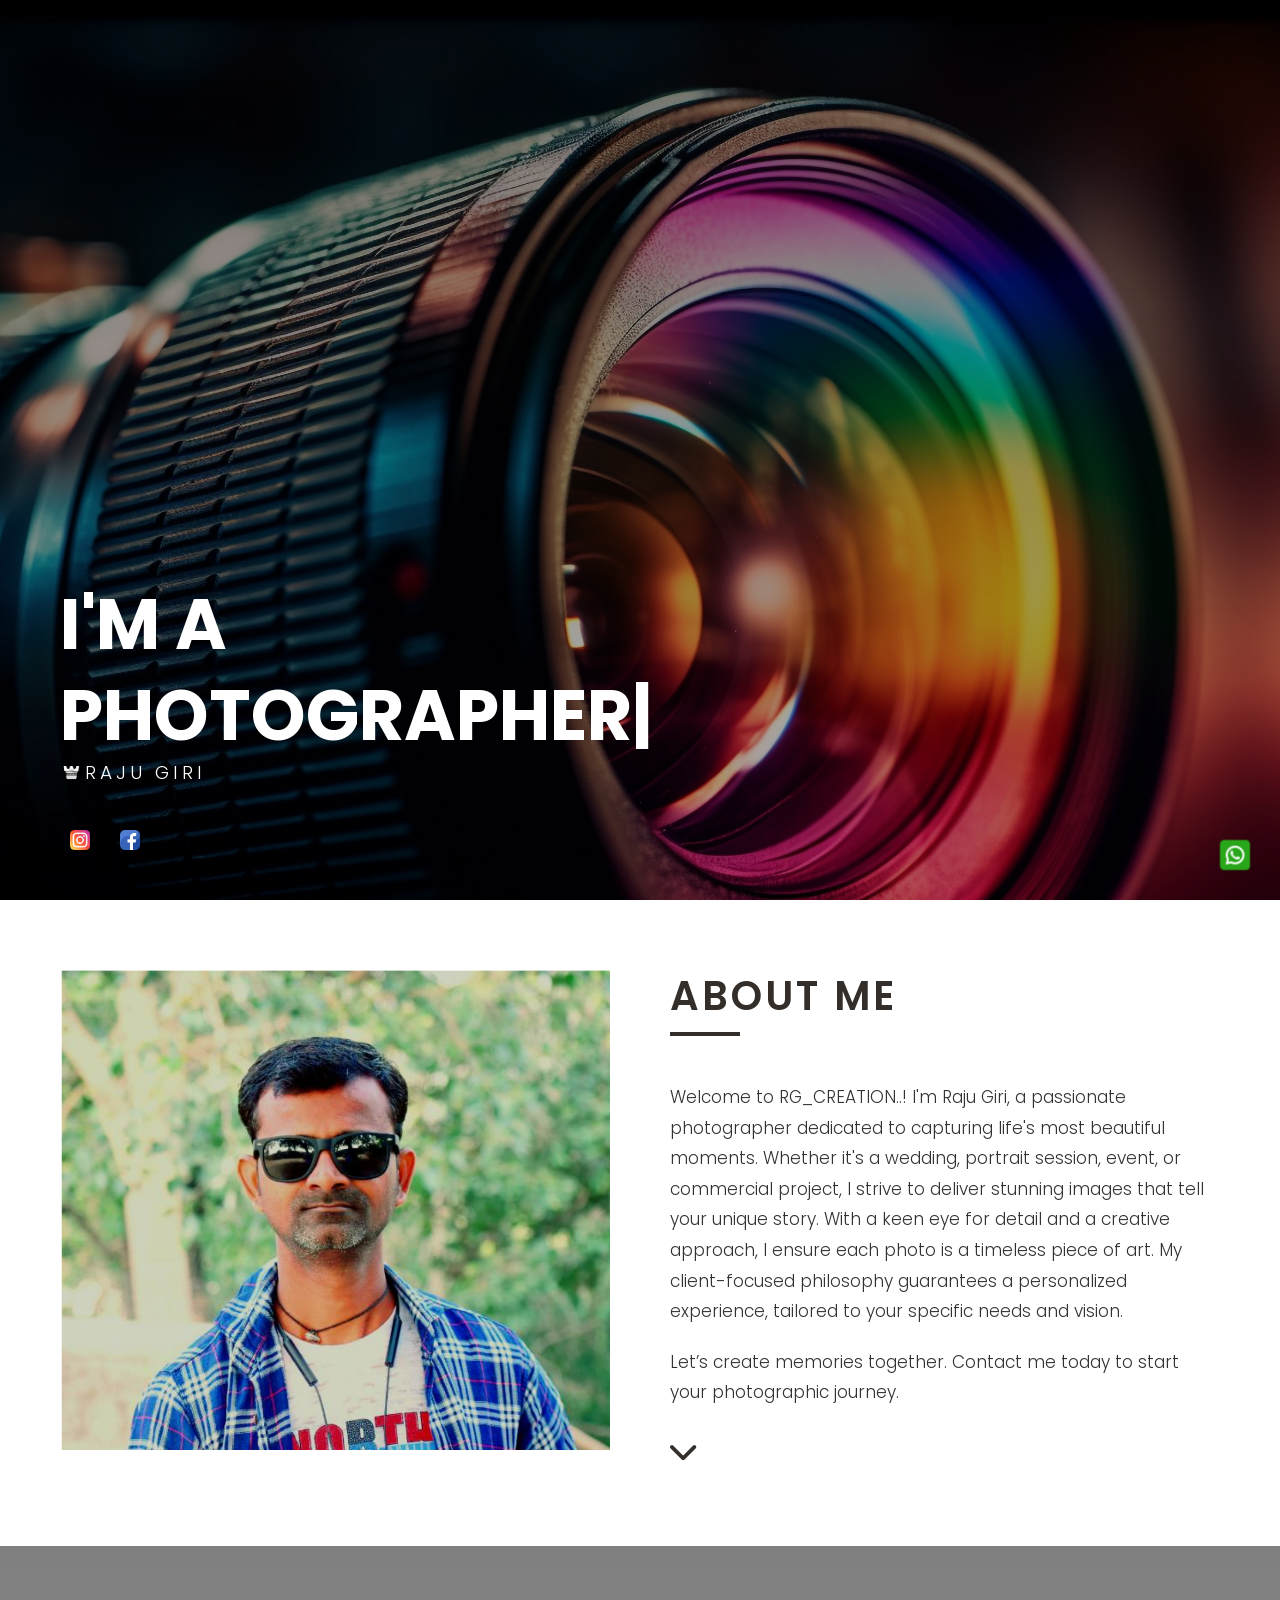
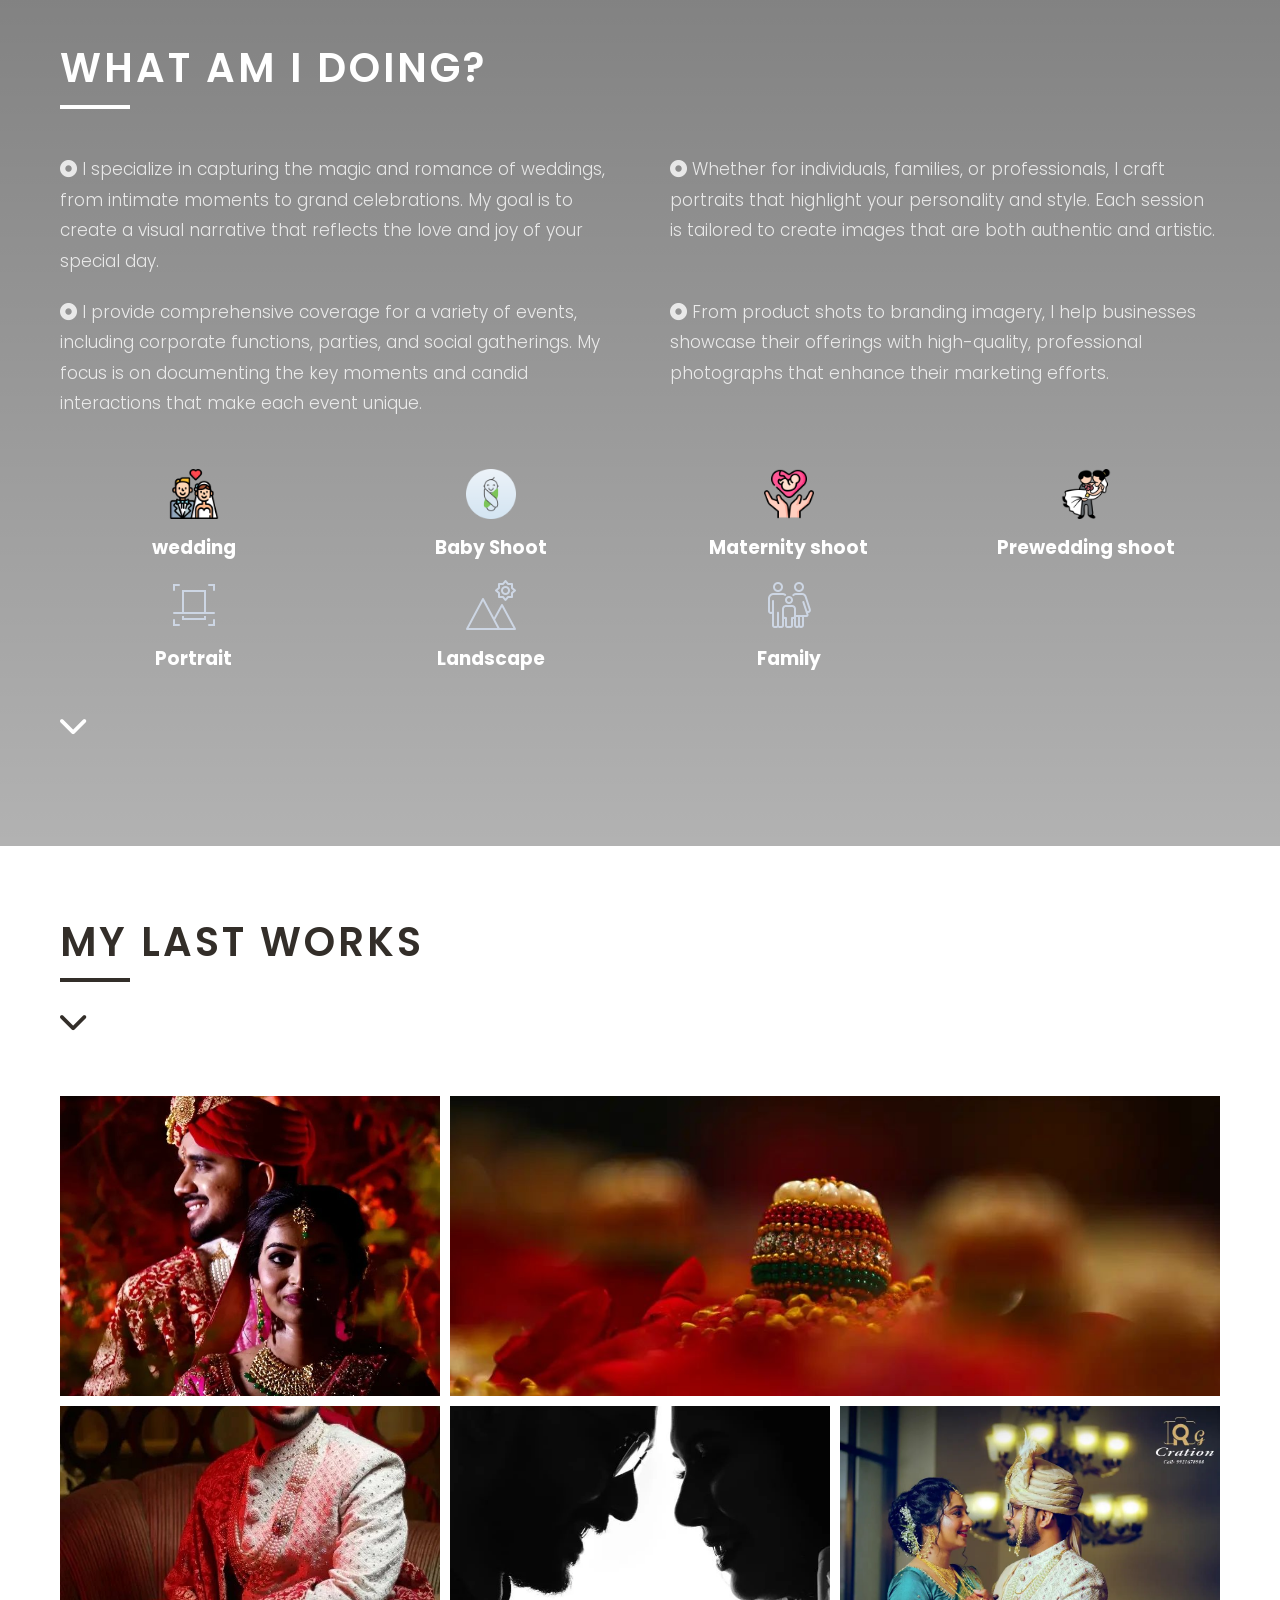
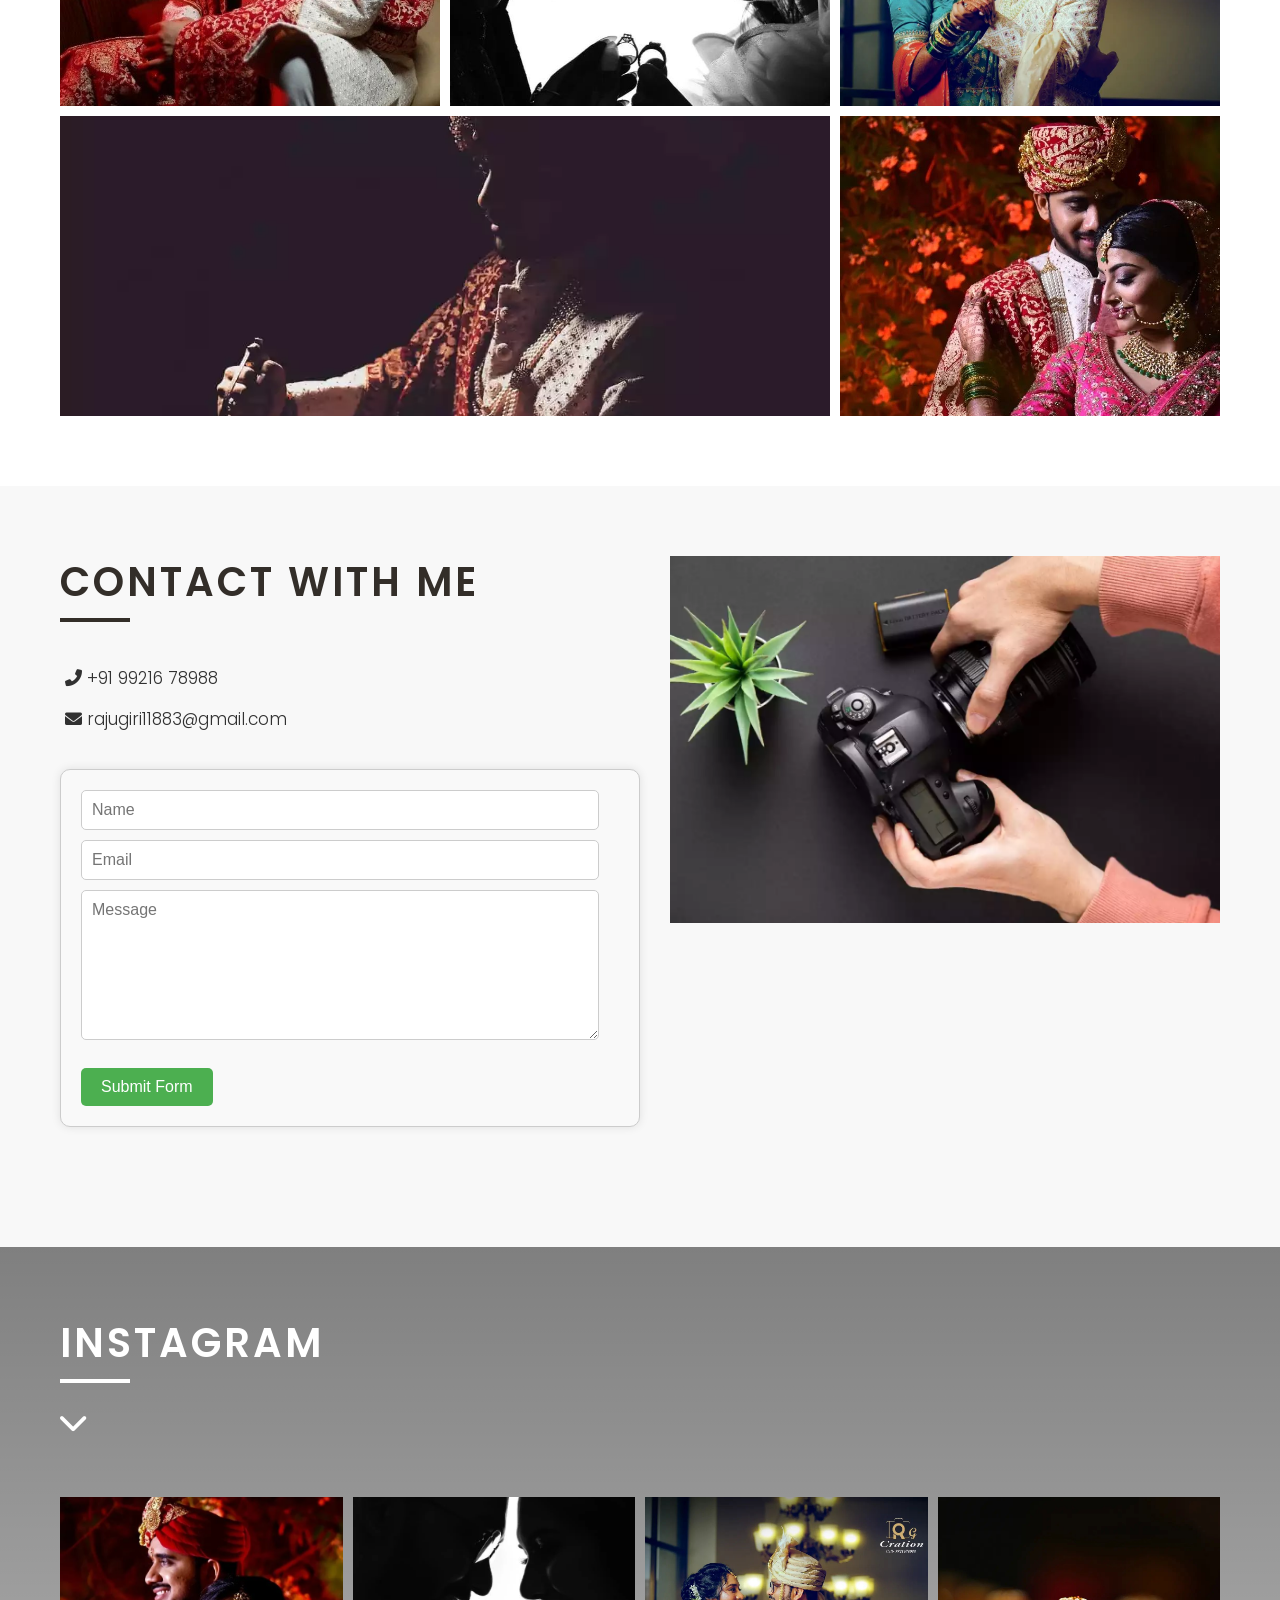
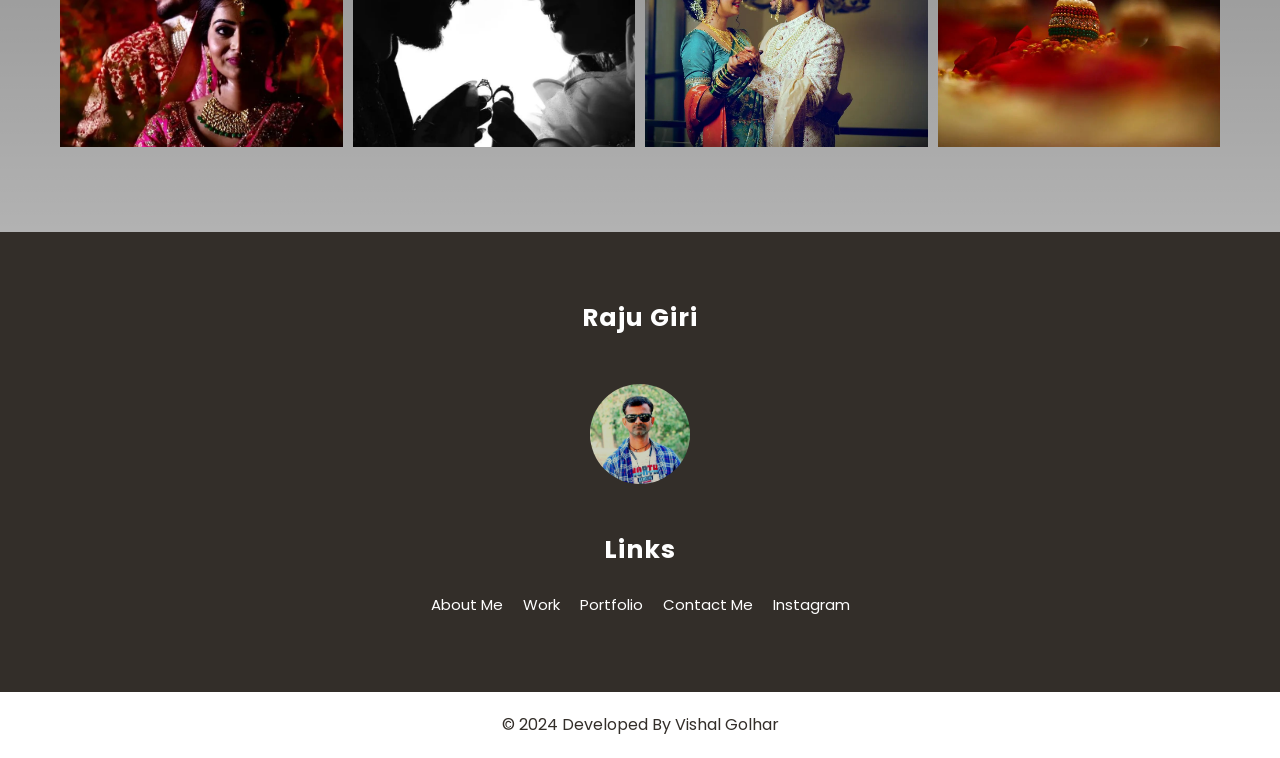
==== index.html @ ba656b91 "work section" ====
<!DOCTYPE html>
<html lang="en">
<head>
    <meta charset="UTF-8">
    <meta http-equiv="X-UA-Compatible" content="IE=edge">
    <meta name="viewport" content="width=device-width, initial-scale=1.0">
    <title>RG_CREATION</title>
    <!-- font awesome -->
    <link rel="stylesheet" href="https://cdnjs.cloudflare.com/ajax/libs/font-awesome/6.0.0-beta2/css/all.min.css" integrity="sha512-YWzhKL2whUzgiheMoBFwW8CKV4qpHQAEuvilg9FAn5VJUDwKZZxkJNuGM4XkWuk94WCrrwslk8yWNGmY1EduTA==" crossorigin="anonymous" referrerpolicy="no-referrer" />
    <link rel = "stylesheet" href = "css/style.css">
</head>
<body>
    
    <!-- header -->
    <header id="header" class="vh-100 flex">
        <div class="container">
            <div class="header-content">
                <h1>I'm a <br>
                    <span class="typewrite" data-loop="yes" data-speed="100" data-delay="2000" data-words='["photographer", "videographer", "Cinematography"]'></span>
                </h1>
                <div style="display: flex; align-items: center;">
                    <img src="images/icon.png" alt="icon" style="width: 20px; height: 20px; margin-right: 5px;">
                    <h3 style="margin: 0;">Raju Giri</h3>
                </div>
        
                <ul class="social-links">
                    <li>
                        <a href="https://www.instagram.com/rg_creation_photography?utm_source=ig_web_button_share_sheet&igsh=ZDNlZDc0MzIxNw==" class="flex">
                            <img src="images/insta.png" alt="Instagram" style="width: 20px; height: 20px;">
                        </a>
                    </li>
                    <li>
                        <a href="https://www.facebook.com/raju.giri.9862" class="flex">
                            <img src="images/facebook.png" alt="Instagram" style="width: 20px; height: 20px;">
                        </a>
                    </li>
                </ul>
                
            </div>
        </div>
    </header>
    <!-- end of header -->

    <!-- main content -->
    <main>
        <!-- about section -->
    
        <section id="about" class="about py-7">
            <div class="container">
                <div class="about-content grid">
                    <div class="about-left">
                        <img src="images/about-pic.png" alt="">
                    </div>
                    <div class="about-right">
                        <div class="title">
                            <h2>About Me</h2>
                        </div>
                        <p class="lead">Welcome to RG_CREATION..! I'm Raju Giri, a passionate photographer dedicated to capturing life's most beautiful moments. Whether it's a wedding, portrait session, event, or commercial project, I strive to deliver stunning images that tell your unique story.
                            With a keen eye for detail and a creative approach, I ensure each photo is a timeless piece of art. My client-focused philosophy guarantees a personalized experience, tailored to your specific needs and vision.</p>
                        <p class="lead">Let’s create memories together. Contact me today to start your photographic journey.</p>
                        <a href="#work" class="btn-down">
                            <i class="fas fa-chevron-down"></i>
                        </a>
                    </div>
                </div>
            </div>
        </section>
        <!-- end of about section -->

        <!-- work section -->
        <section id="work" class="vh-100 flex py-7">
            <div class="container">
                <div class="work-content">
                    <div class="title">
                        <h2>what am i doing?</h2>
                    </div>
                    <ul class="work-top grid">
                        <li class="lead"><i class="fas fa-dot-circle"></i> I specialize in capturing the magic and romance of weddings, from intimate moments to grand celebrations. My goal is to create a visual narrative that reflects the love and joy of your special day.</li>
                        <li class="lead"><i class="fas fa-dot-circle"></i> Whether for individuals, families, or professionals, I craft portraits that highlight your personality and style. Each session is tailored to create images that are both authentic and artistic.</li>
                        <li class="lead"><i class="fas fa-dot-circle"></i> I provide comprehensive coverage for a variety of events, including corporate functions, parties, and social gatherings. My focus is on documenting the key moments and candid interactions that make each event unique.</li>
                        <li class="lead"><i class="fas fa-dot-circle"></i> From product shots to branding imagery, I help businesses showcase their offerings with high-quality, professional photographs that enhance their marketing efforts.</li>
                    </ul>

                    <div class="work-bottom grid">
                        <div>
                            <span class="icon"><img src="images/wedding.png" alt="wedding"></span>
                            <h3>wedding</h3>
                        </div>
                        <div>
                            <span class="icon"><img src="images/baby.png" alt="baby"></span>
                            <h3>Baby Shoot</h3>
                        </div>
                        <div>
                            <span class="icon"><img src="images/mother.png" alt="Maternity shoot"></span>
                            <h3>Maternity shoot</h3>
                        </div>
                        <div>
                            <span class="icon"><img src="images/prewedding.png" alt="prewedding"></span>
                            <h3>Prewedding shoot</h3>
                        </div>
                        <div>
                            <span class="icon"><img src="images/portrait-icon.png" alt="portrait"></span>
                            <h3>Portrait</h3>
                        </div>
                        <div>
                            <span class="icon"><img src="images/landscape-icon.png" alt="landscape"></span>
                            <h3>Landscape</h3>
                        </div>
                        <div>
                            <span class="icon"><img src="images/family-icon.png" alt="family"></span>
                            <h3>Family</h3>
                        </div>
                    </div>
                    <a href="#portfolio" class="btn-down btn-down-white">
                        <i class="fas fa-chevron-down"></i>
                    </a>
                </div>
            </div>
        </section>
        <!-- end of work section -->

        <!-- portfolio section -->
        <section id="portfolio" class="vh-100 py-7">
            <div class="container">
                <div class="portfolio-content">
                    <div class="title">
                        <h2>my last works</h2>
                        <a href="#contact" class="btn-down">
                            <i class="fas fa-chevron-down"></i>
                        </a>
                    </div>

                    <div class="portfolio-grid grid">
                        <div><img src="images/port/1.webp" alt=""></div>
                        <div><img src="images/port/4.webp" alt=""></div>
                        <div><img src="images/port/3.webp" alt=""></div>
                        <div><img src="images/port/5.webp" alt=""></div>
                        <div><img src="images/port/6.webp" alt=""></div>
                        <div><img src="images/port/7.webp" alt=""></div>
                        <div><img src="images/port/2.webp" alt=""></div>
                    </div>
                </div>
            </div>
        </section>
        <!-- end of portfolio section -->

        <!-- contact section -->
        <section id="contact" class="py-7">
            <div class="container">
                <div class="contact-content flex">
                    <div class="contact-left">
                        <div class="title">
                            <h2>contact with me</h2>
                        </div>
                        <p class="lead"><i class="fas fa-phone-alt"></i> +91 99216 78988</p>
                        <p class="lead"><i class="fas fa-envelope"></i> rajugiri11883@gmail.com</p>
                        <form action="https://api.web3forms.com/submit" method="POST">

                            <input type="hidden" name="access_key" value="38f971f3-b4da-4b22-a087-209469b20261">
                        
                            <input type="text" name="name" placeholder="Name" required>
                            <input type="email" name="email" placeholder="Email" required>
                             <textarea name="message" placeholder="Message" required></textarea>
                             <input type="hidden" name="redirect" value="https://web3forms.com/success">
                              <button type="submit">Submit Form</button>
                        
                        </form>
                    </div>

                    <div class="contact-right">
                        <img src="images/contact.webp" alt="contact image">
                    </div>
                </div>
            </div>
        </section>
        <!-- end of contact section -->

        <!-- instagram section -->
        <section id="insta" class="py-7">
            <div class="container">
                <div class="insta-content">
                    <div class="title">
                        <h2>instagram</h2>
                        <a href="#footer" class="btn-down btn-down-white">
                            <i class="fas fa-chevron-down"></i>
                        </a>
                    </div>
                    <div class="insta-grid grid">
                        <div><img src="images/port/1.webp" alt=""></div>
                        <div><img src="images/port/5.webp" alt=""></div>
                        <div><img src="images/port/6.webp" alt=""></div>
                        <div><img src="images/port/4.webp" alt=""></div>
                    </div>
                </div>
            </div>
        </section>
        <!-- end of instagram section -->
    </main>
    <!-- end of main content -->

    <!-- footer -->
    <footer id="footer" class="py-7">
        <div class="container">
            <div class="footer-content">
                <div>
                    <h3>Raju Giri </h3>
                    <div><img src="images/about-pic.png" alt=""></div>
                </div>

                <div>
                    <h3>Links</h3>
                    <ul class="flex">
                        <li><a href="#about">About Me</a></li>
                        <li><a href="#work">Work</a></li>
                        <li><a href="#insta-grid grid">Portfolio</a></li>
                        <li><a href="#contact">Contact Me</a></li>
                        <li><a href="https://www.instagram.com/rg_creation_photography?utm_source=ig_web_button_share_sheet&igsh=ZDNlZDc0MzIxNw==">Instagram</a></li>
                    </ul>
                </div>
            </div>
        </div>
    </footer>
    <!-- end of footer -->

    <!-- typewriting js -->
    <script src="typewriting-master/typewriting.js"></script>

    <!-- WhatsApp Chat Button -->
<a href="https://api.whatsapp.com/send?phone=919921678988&text=Hi%20Raju%2C%20I'm%20interested%20in%20your%20photography%20services." class="whatsapp-button">
    <img src="images/whatsapp.png" alt="WhatsApp">
</a>




    <!-- Footer -->
    <footer class="py-3 text-center">
        <p>&copy; 2024 Developed By Vishal Golhar</p>
    </footer>
</body>
</html>
---- css/style.css ----
@import url('https://fonts.googleapis.com/css2?family=Poppins:wght@300;400;500;600;700&display=swap');

:root{
    --transition: all 300ms ease-in-out;
    --dark-color: #332e29;
    --light-color: #fff;
}

*{
    box-sizing: border-box;
    padding: 0;
    margin: 0;
    outline: 0;
}
html{
    font-size: 10px;
    scroll-behavior: smooth;
}
body{
    font-size: 1.6rem;
    font-family: 'Poppins', sans-serif;
    line-height: 1.6;
}

button, .btn{
    cursor: pointer;
    border: none;
    background: transparent;
}
ul{
    list-style-type: none;
}
a{
    text-decoration: none;
    color: var(--dark-color);
}
img{
    width: 100%;
    display: block;
}
.container{
    max-width: 1200px;
    margin: 0 auto;
    padding: 0 2rem;
}
.vh-100{
    min-height: 100vh;
}
h1, h2, h3{
    margin-top: 0;
    line-height: 1.3;
    margin-bottom: 2rem;
    color: var(--dark-color);
}
.flex{
    display: flex;
    align-items: center;
    justify-content: center;
}
.py-7{
    padding: 7rem 0;
}
.grid{
    display: grid;
    grid-template-columns: repeat(1, 1fr);
    gap: 1rem;
}
.lead{
    opacity: 0.8;
    padding: 1rem 0;
    font-size: 1.7rem;
    font-weight: 300;
    line-height: 1.8;
}

/* header */
#header{
    background: linear-gradient(rgba(0, 0, 0, 0.5), rgba(0, 0, 0, 0.3)), url('../images/header-banner.webp') center/cover no-repeat fixed;
    justify-content: flex-start;
    align-items: flex-end;
}
#header .container{
    width: 100%;
}
.header-content{
    padding-bottom: 4rem;
}
.header-content h1{
    font-size: 4.5rem;
    margin-bottom: 0;
    text-transform: uppercase;
    color: var(--light-color);
}
.header-content h3{
    color: var(--light-color);
    font-weight: 300;
    letter-spacing: 4px;
    text-transform: uppercase;
    margin-top: 1.5rem;
}
.social-links {
    display: flex;
    margin-top: 3.5rem;
}

.social-links li a {
    display: flex;
    align-items: center;
    justify-content: center;
    width: 40px;
    height: 40px;
    background-color: transparent; /* Changed from var(--light-color) to transparent */
    margin-right: 1rem;
    border-radius: .3rem;
    box-shadow: 0 0 6px 5px rgba(0, 0, 0, 0.2);
    transition: var(--transition);
}

.social-links li a:hover {
    opacity: 0.9;
}


/* about */
.about-left{
    margin-bottom: 4rem;
    height: 480px;
    overflow: hidden;
}
/* button down and title -reusable */
.btn-down{
    font-size: 3rem;
    display: inline-block;
    margin-top: 1rem;
    transition: var(--transition);
}
.btn-down:hover{
    opacity: 0.8;
    transform: translateY(5px);
}
.btn-down-white{
    color: var(--light-color);
}
.title{
    margin-bottom: 5rem;
}
.title h2{
    text-transform: uppercase;
    letter-spacing: 3px;
    font-weight: 600;
    position: relative;
}
.title h2::after{
    position: absolute;
    content: "";
    top: 120%;
    left: 0;
    width: 70px;
    height: 4px;
    background-color: var(--dark-color);
}

/* work */
#work{
    background: linear-gradient(rgba(0, 0, 0, 0.5), rgba(0, 0, 0, 0.3)), url('../images/work-pic.jpg') center/cover no-repeat fixed;
    color: var(--light-color);
}
#work .title h2, #work h3{
    color: var(--light-color);
}
#work .title h2::after{
    background: var(--light-color);
}
.work-bottom{
    margin-top: 4rem;
    text-align: center;
    display: grid;
    grid-template-columns: repeat(auto-fill, minmax(150px, 1fr));
    gap: 200px; /* Add gap to adjust the space between work items */
}
.work-bottom > div .icon img{
    width: 50px;
    margin: 0 auto 1.7rem auto;
}

/* portfolio */
.portfolio-grid > div{
    transition: var(--transition);
}
.portfolio-grid > div:hover{
    transform: scale(0.9);
}


/* contact */
#contact{
    background-color: rgb(248, 248, 248);
}
.contact-content{
    flex-direction: column;
    align-items: stretch;
}
.contact-left{
    margin-bottom: 5rem;
}
.contact-left .lead{
    padding: 0.5rem;
}
.contact-left form{
    margin-top: 3rem;
}
.contact-left form .form-control{
    display: block;
    margin: 1.6rem 0;
    border: 2px solid rgba(0, 0, 0, 0.3);
    padding: 1rem;
    width: 100%;
}
.contact-left form .form-control::placeholder{
    font-size: 15px;
    font-family: 'Poppins', sans-serif;
}
.contact-left .btn-submit{
    padding: 1.4rem 3rem;
    font-family: 'Poppins', sans-serif;
    background-color: var(--dark-color);
    color: var(--light-color);
    margin-top: 1rem;
    text-transform: uppercase;
    letter-spacing: 2px;
    font-size: 1.6rem;
    transition: var(--transition);
}
.contact-left .btn-submit:hover{
    background-color: #000;
}

#insta{
    background: linear-gradient(rgba(0, 0, 0, 0.5), rgba(0, 0, 0, 0.3)), url('../images/insta-pic.jpg') center/cover no-repeat fixed;
    min-height: 65vh;
}
#insta .title h2{
    color: var(--light-color);
}
#insta .title h2::after{
    background-color: var(--light-color);
}
.insta-grid > div{
    height: 400px;
    overflow: hidden;
    transition: var(--transition);
}
.insta-grid > div img{
    height: 100%;
    object-fit: cover;
}
.insta-grid > div:hover{
    transform: scale(0.9);
}

/* footer */
#footer{
    background-color: var(--dark-color);
    color: var(--light-color);
}
.footer-content{
    text-align: center;
}
.footer-content h3{
    color: var(--light-color);
    font-size: 2.5rem;
    letter-spacing: 1px;
}
.footer-content ul{
    flex-direction: column;
}
.footer-content ul li a{
    color: var(--light-color);
    font-size: 1.5rem;
    transition: var(--transition);
}
.footer-content ul li a:hover{
    opacity: 0.7;
}
.footer-content ul li{
    margin: .5rem 1rem;
}
.footer-content > div:first-child{
    margin-bottom: 3rem;
}
.footer-content > div:first-child div{
    width: 100px;
    height: 100px;
    overflow: hidden;
    margin: 5rem auto;
    border-radius: 50%;
}


/* Media Queries */

@media(min-width: 450px){
    .work-bottom{
        grid-template-columns: repeat(2, 1fr);
        column-gap: 3rem;
        row-gap: 0;
    }
}
@media(min-width: 576px){
    .title h2{
        font-size: 4rem;
    }
    .work-bottom{
        grid-template-columns: repeat(4, 1fr);
    }
    .portfolio-grid{
        grid-template-columns: repeat(2, 1fr);
    }
    .portfolio-grid > div{
        height: 300px;
        overflow: hidden;
    }
    .portfolio-grid > div img{
        height: 100%;
        object-fit: cover;
    }
    .contact-left form .form-control{
        max-width: 500px;
    }
    .footer-content ul{
        flex-direction: row;
    }

}

@media(min-width: 768px){
    .header-content h1{
        font-size: 7rem;
    }
    .about-content, .work-top{
        grid-template-columns: repeat(2, 1fr);
        column-gap: 6rem;
        row-gap: 0;
    }
    .about-left{
        margin-bottom: 0;
    }
    .contact-content{
        flex-direction: row;
    }
    .contact-right{
        padding-left: 3rem;
        width: 50%;
    }
    .contact-left{
        width: 50%;
    }
    .insta-grid{
        grid-template-columns: repeat(2, 1fr);
    }
}

@media(min-width: 992px){
    .insta-grid{
        grid-template-columns: repeat(4, 1fr);
    }
    .insta-grid > div{
        height: 250px;
    }
}

@media(min-width: 1200px){
    .portfolio-grid{
        grid-template-columns: repeat(3, 1fr);
    }
    .portfolio-grid > div:nth-child(2){
        grid-column: 2 / 4;
    }
    .portfolio-grid > div:nth-child(6){
        grid-column: 1 / 3;
    }
}

.whatsapp-button {
    position: fixed;
    right: 20px;
    bottom: 20px;
    width: 50px;
    height: 50px;
    /* background-color: #25D366;
    border-radius: 50%;
    box-shadow: 0 2px 10px rgba(0, 0, 0, 0.2); */
    display: flex;
    align-items: center;
    justify-content: center;
    z-index: 1000;
}
.whatsapp-button img {
    width: 30px;
    height: 30px;
}
footer {
    background: linear-gradient(rgba(0, 0, 0, 0.5), rgba(0, 0, 0, 0.3))
    background-color: var(--light-color); /* Adjust the background color as per your website */
    color: var(--dark-color); /* Adjust the text color as per your website */
    padding: 20px 0;
    text-align: center;
}

form {
    max-width: 600px;
    margin: 0 auto;
    padding: 20px;
    border: 1px solid #ccc;
    border-radius: 10px;
    box-shadow: 0 0 10px rgba(0, 0, 0, 0.1);
    background-color: #f9f9f9;
}

input[type="text"],
input[type="email"],
textarea {
    width: calc(100% - 20px);
    padding: 10px;
    margin-bottom: 10px;
    border: 1px solid #ccc;
    border-radius: 5px;
    font-size: 16px;
    font-family: Arial, sans-serif;
}

textarea {
    height: 150px;
    resize: vertical;
}

button[type="submit"] {
    display: inline-block;
    padding: 10px 20px;
    margin-top: 10px;
    border: none;
    border-radius: 5px;
    background-color: #4CAF50;
    color: white;
    font-size: 16px;
    cursor: pointer;
    font-family: Arial, sans-serif;
}

button[type="submit"]:hover {
    background-color: #45a049;
}

/*demo*/
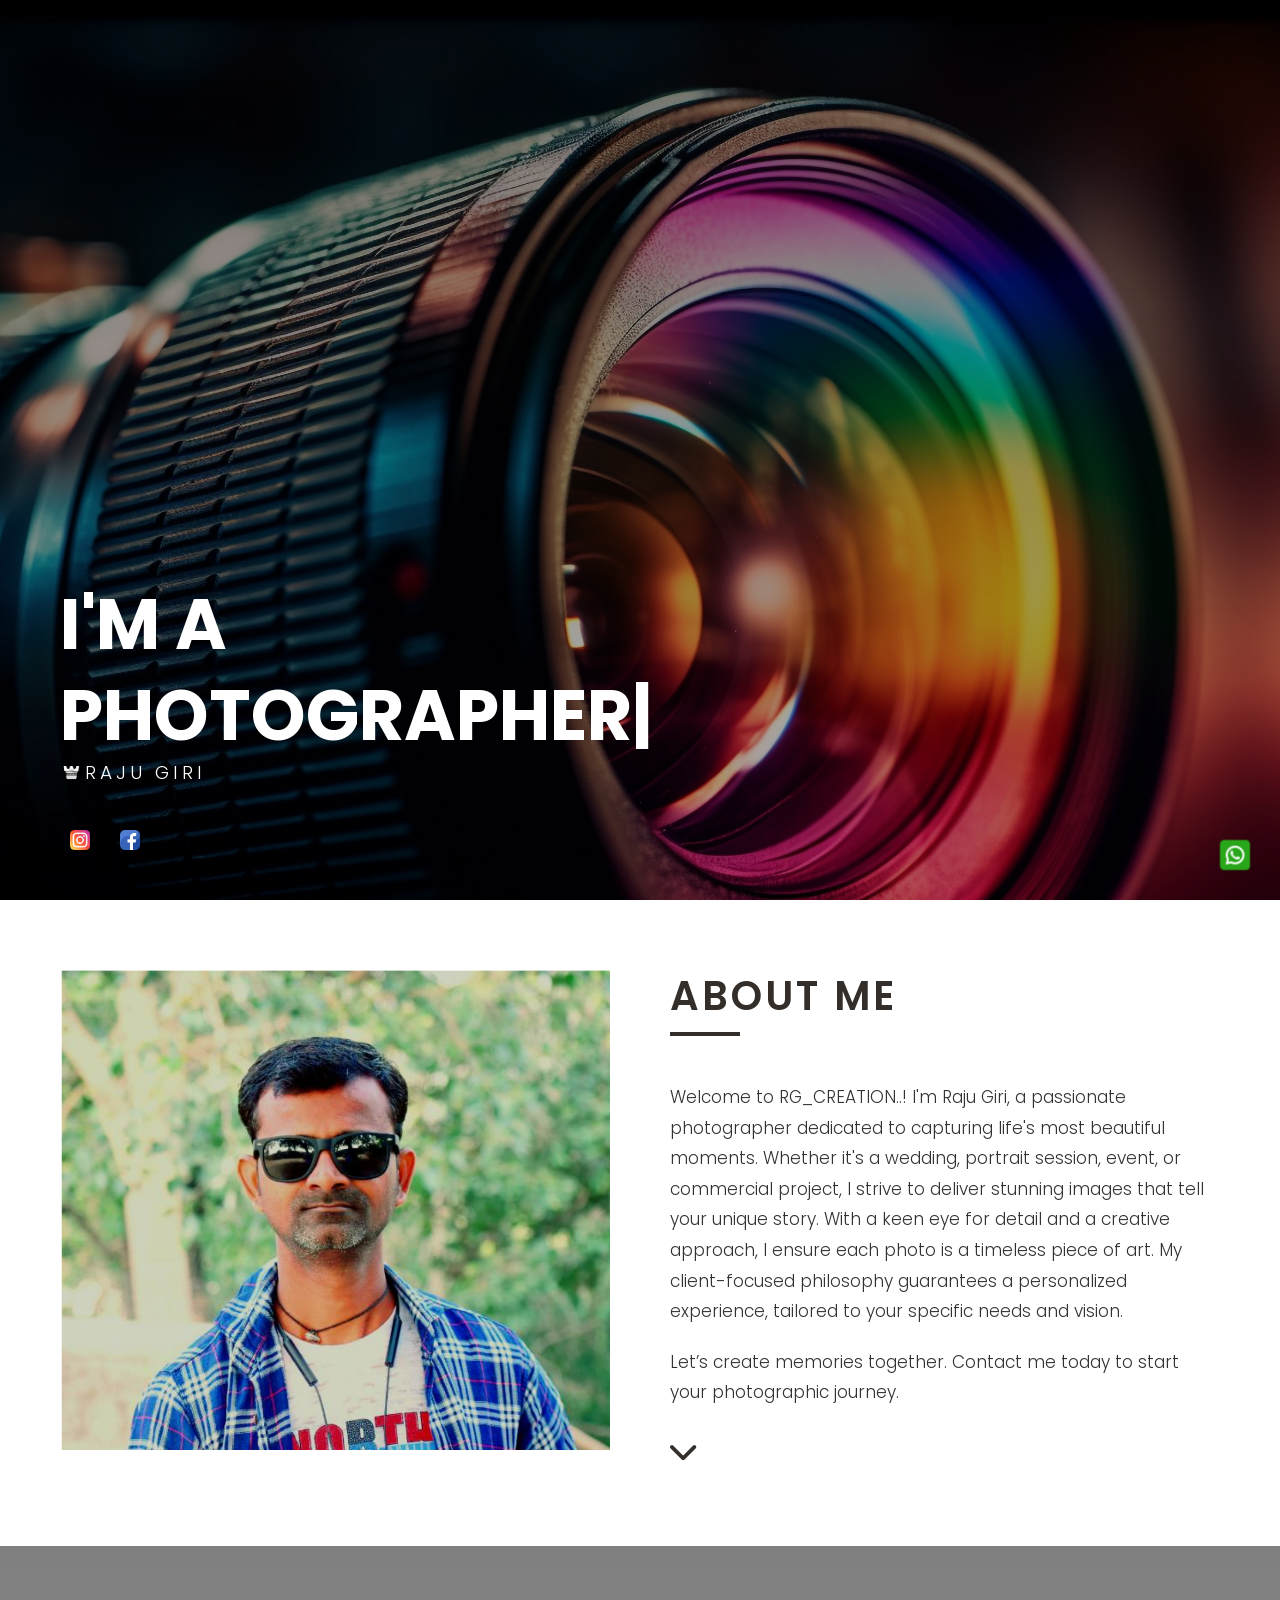
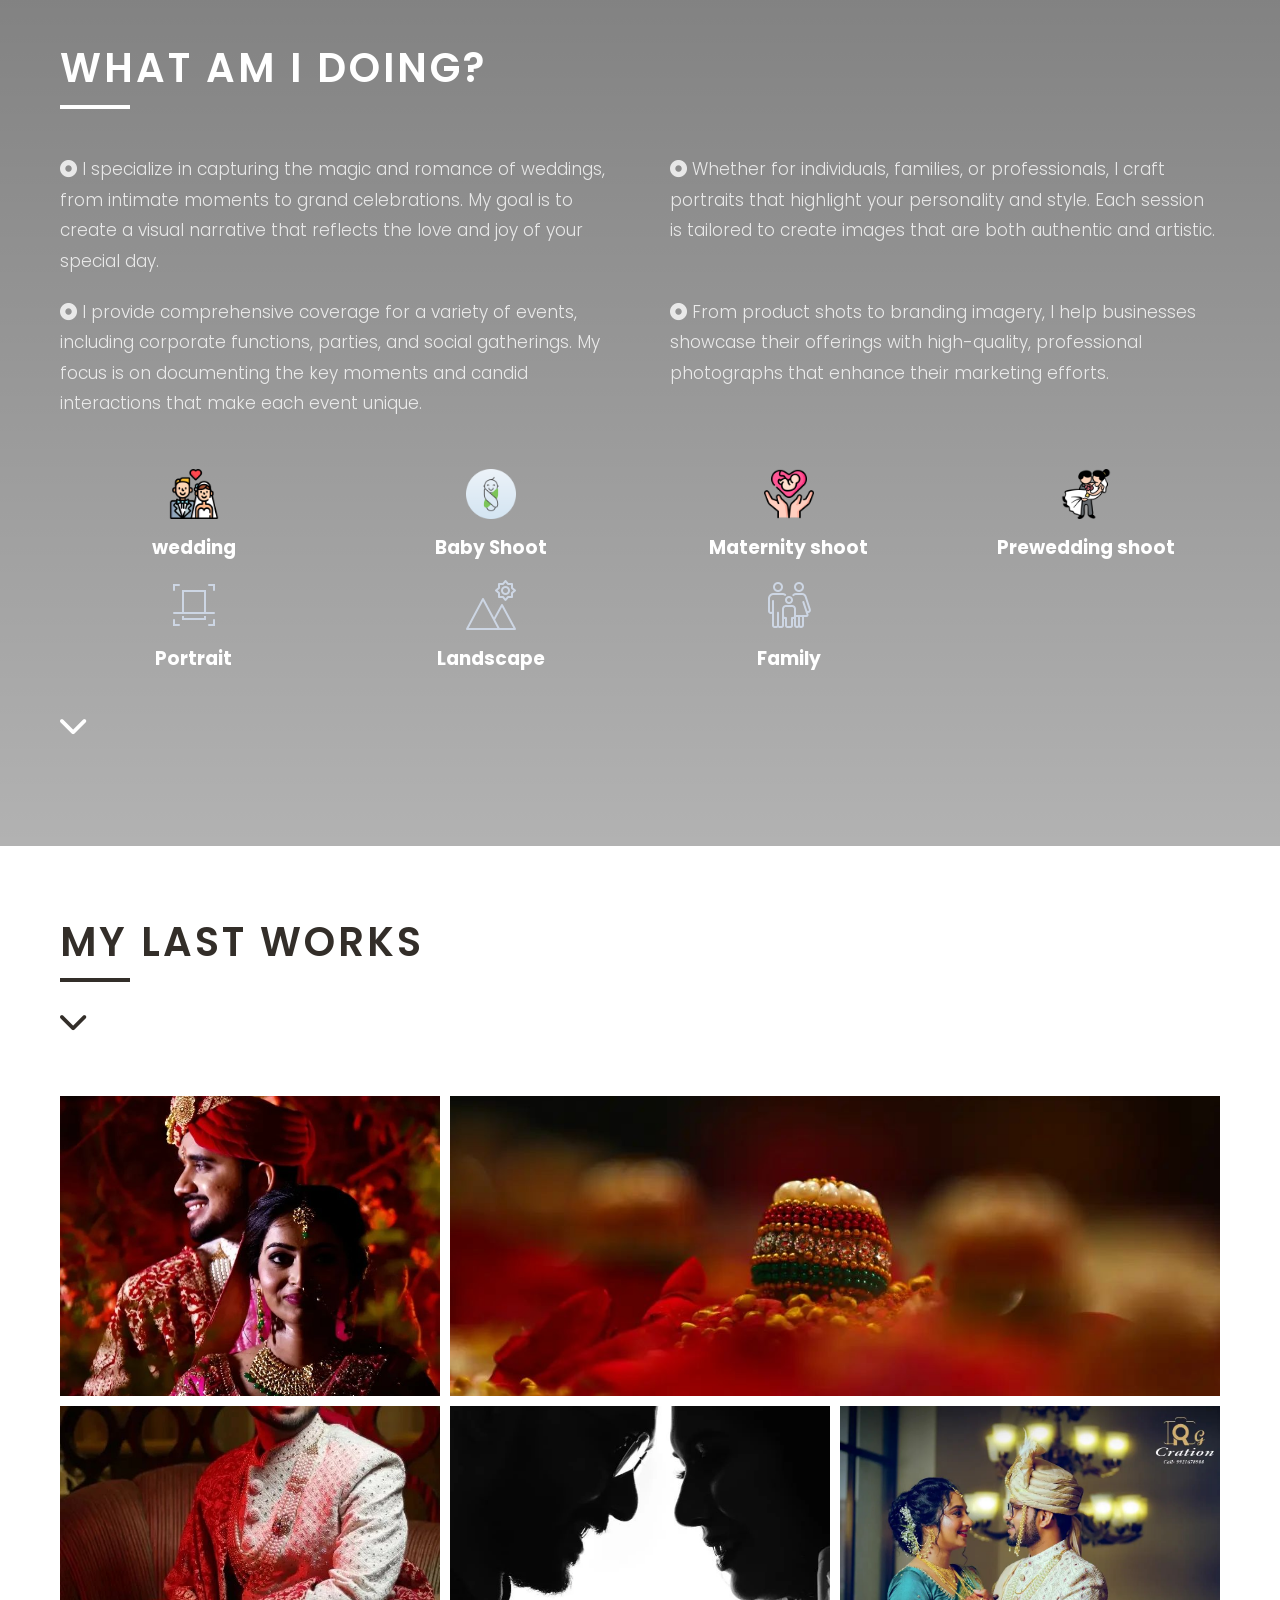
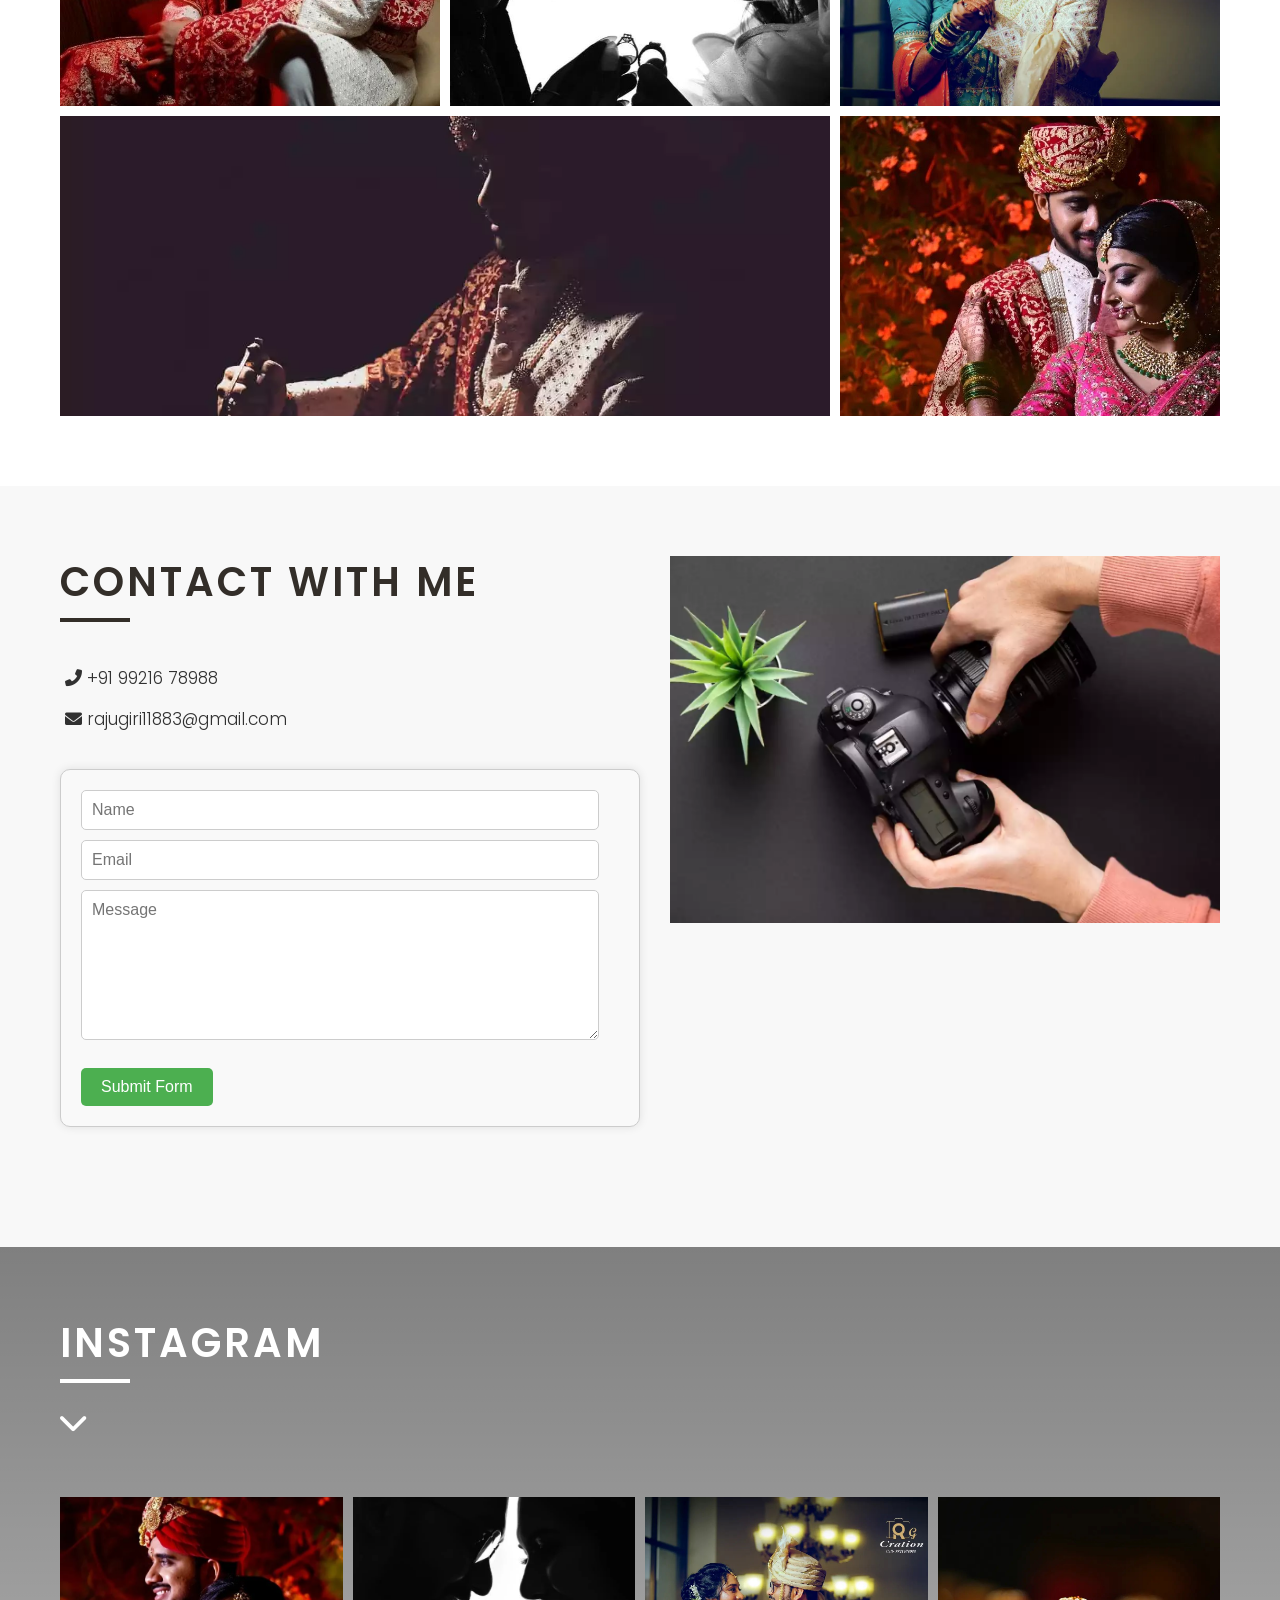
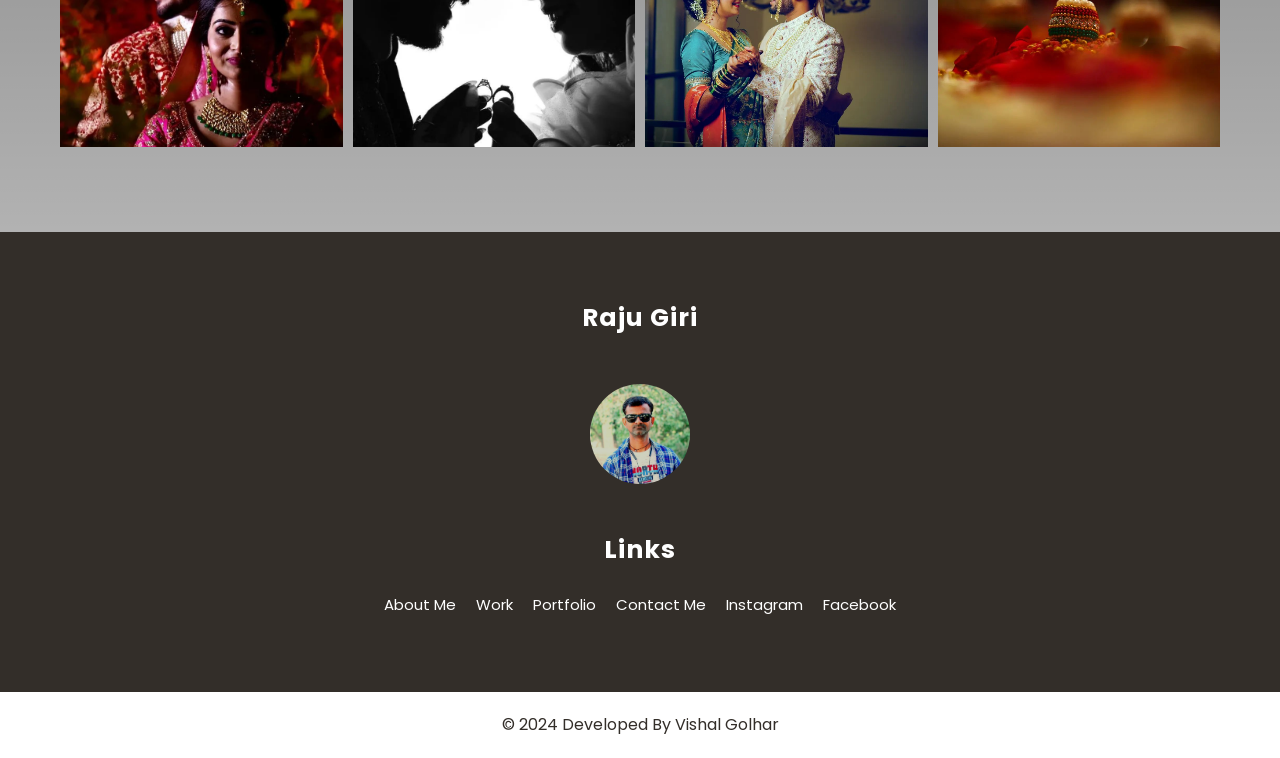
==== commit b849d29c: "footer facebook" ====
--- a/index.html
+++ b/index.html
@@ -215,6 +215,7 @@
                         <li><a href="#insta-grid grid">Portfolio</a></li>
                         <li><a href="#contact">Contact Me</a></li>
                         <li><a href="https://www.instagram.com/rg_creation_photography?utm_source=ig_web_button_share_sheet&igsh=ZDNlZDc0MzIxNw==">Instagram</a></li>
+                        <li><a href="https://www.facebook.com/raju.giri.9862">Facebook</a></li>
                     </ul>
                 </div>
             </div>
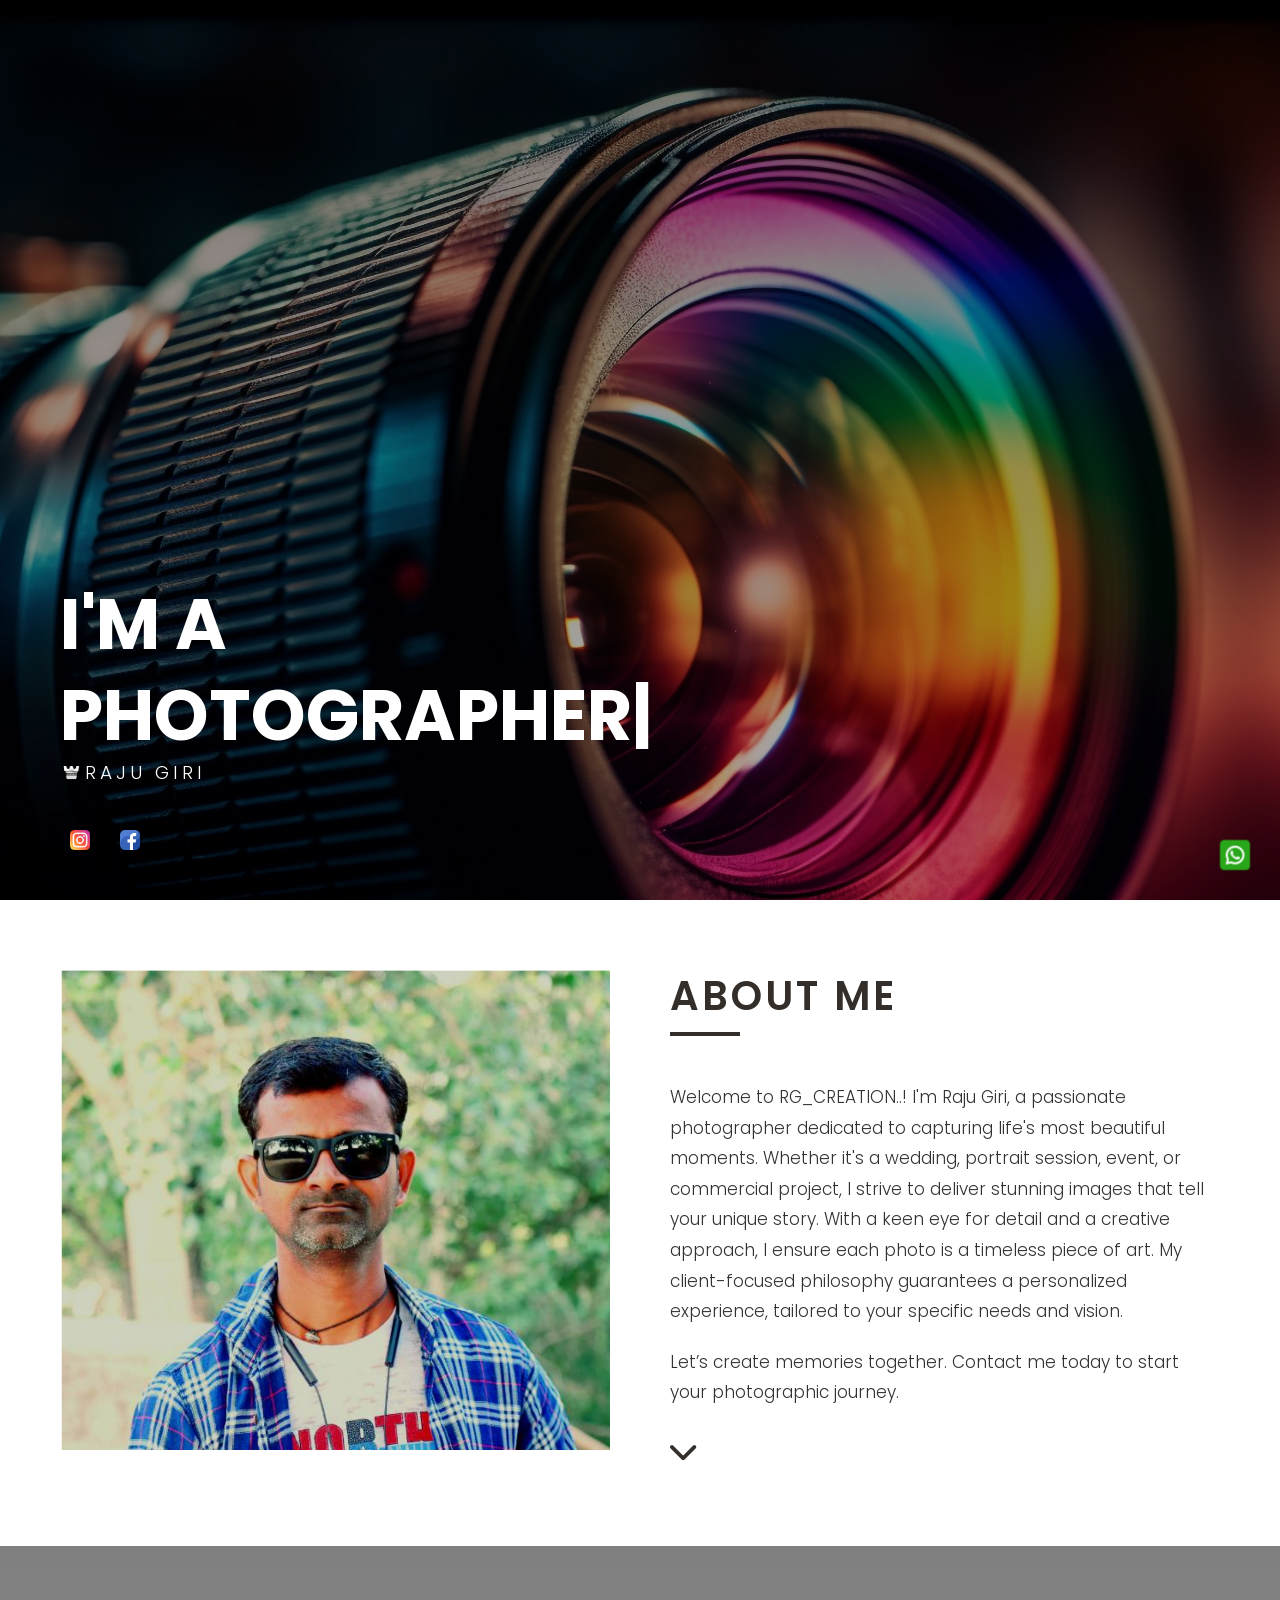
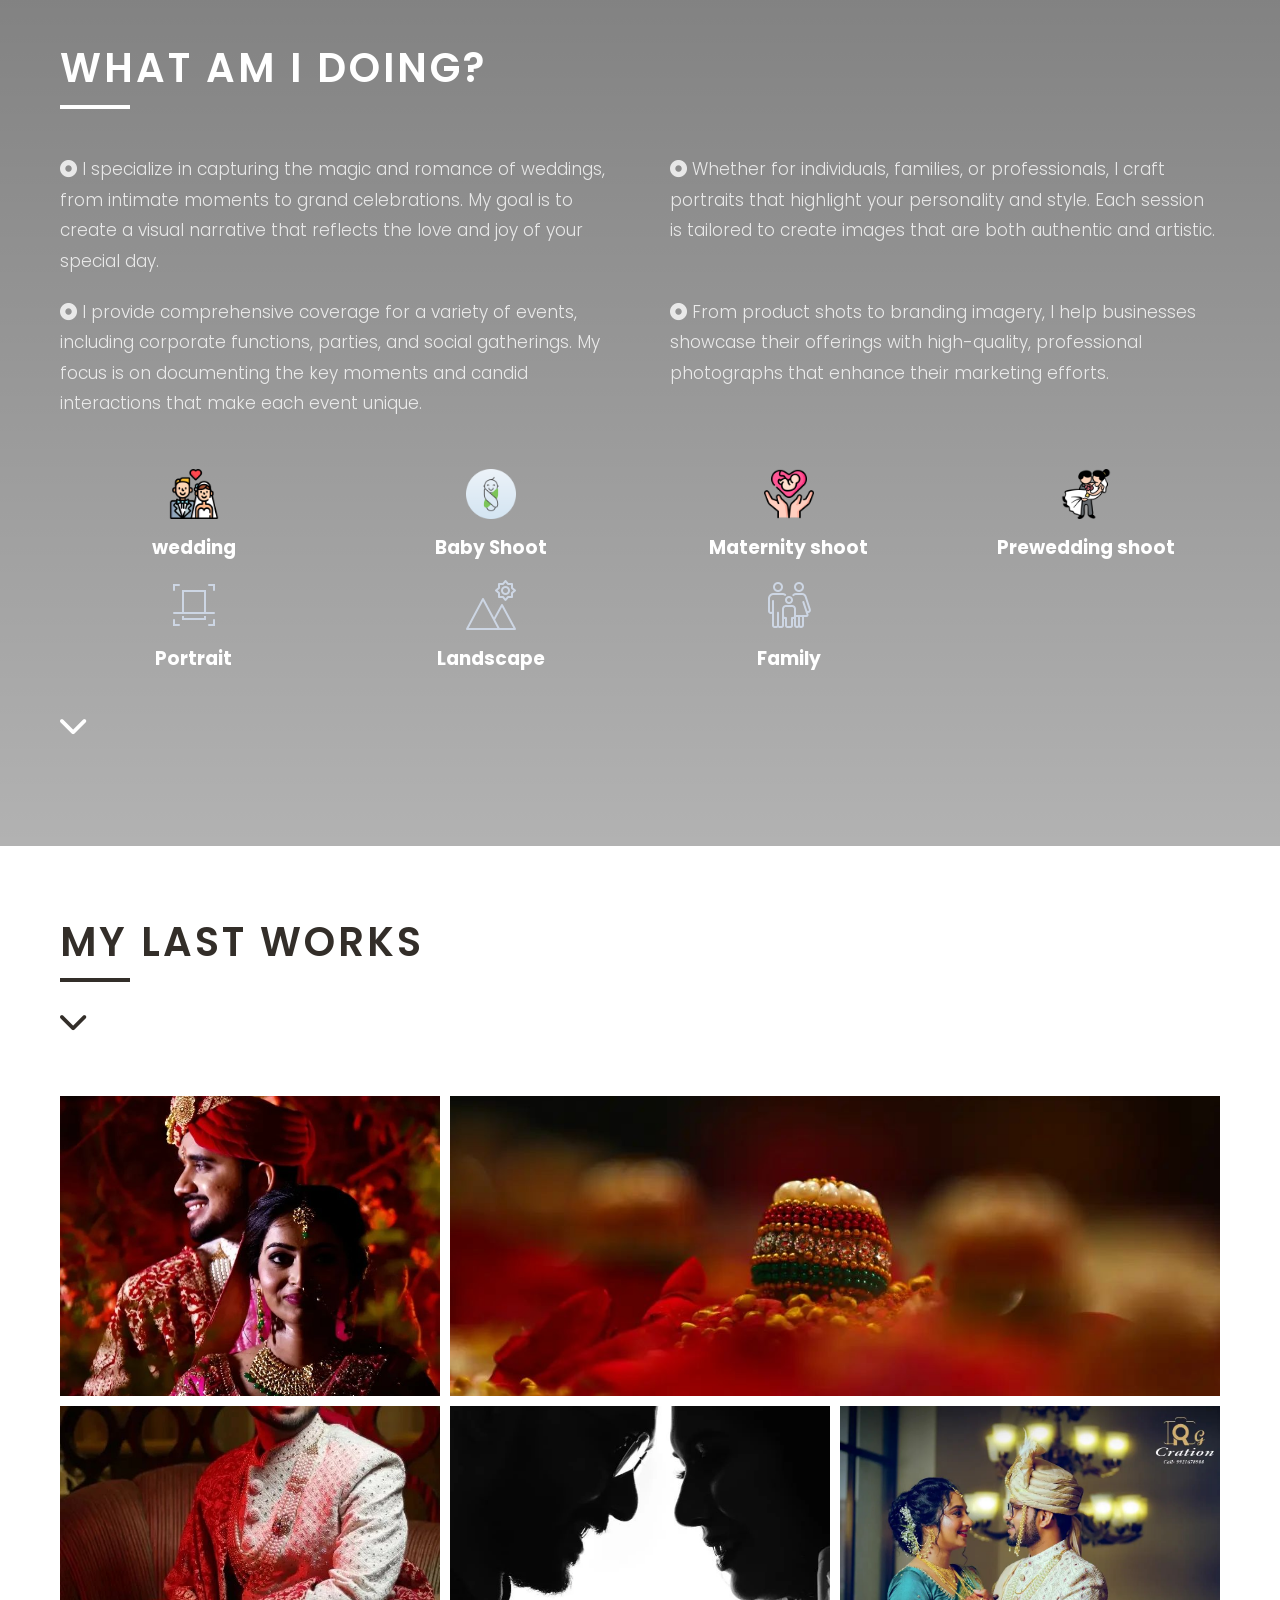
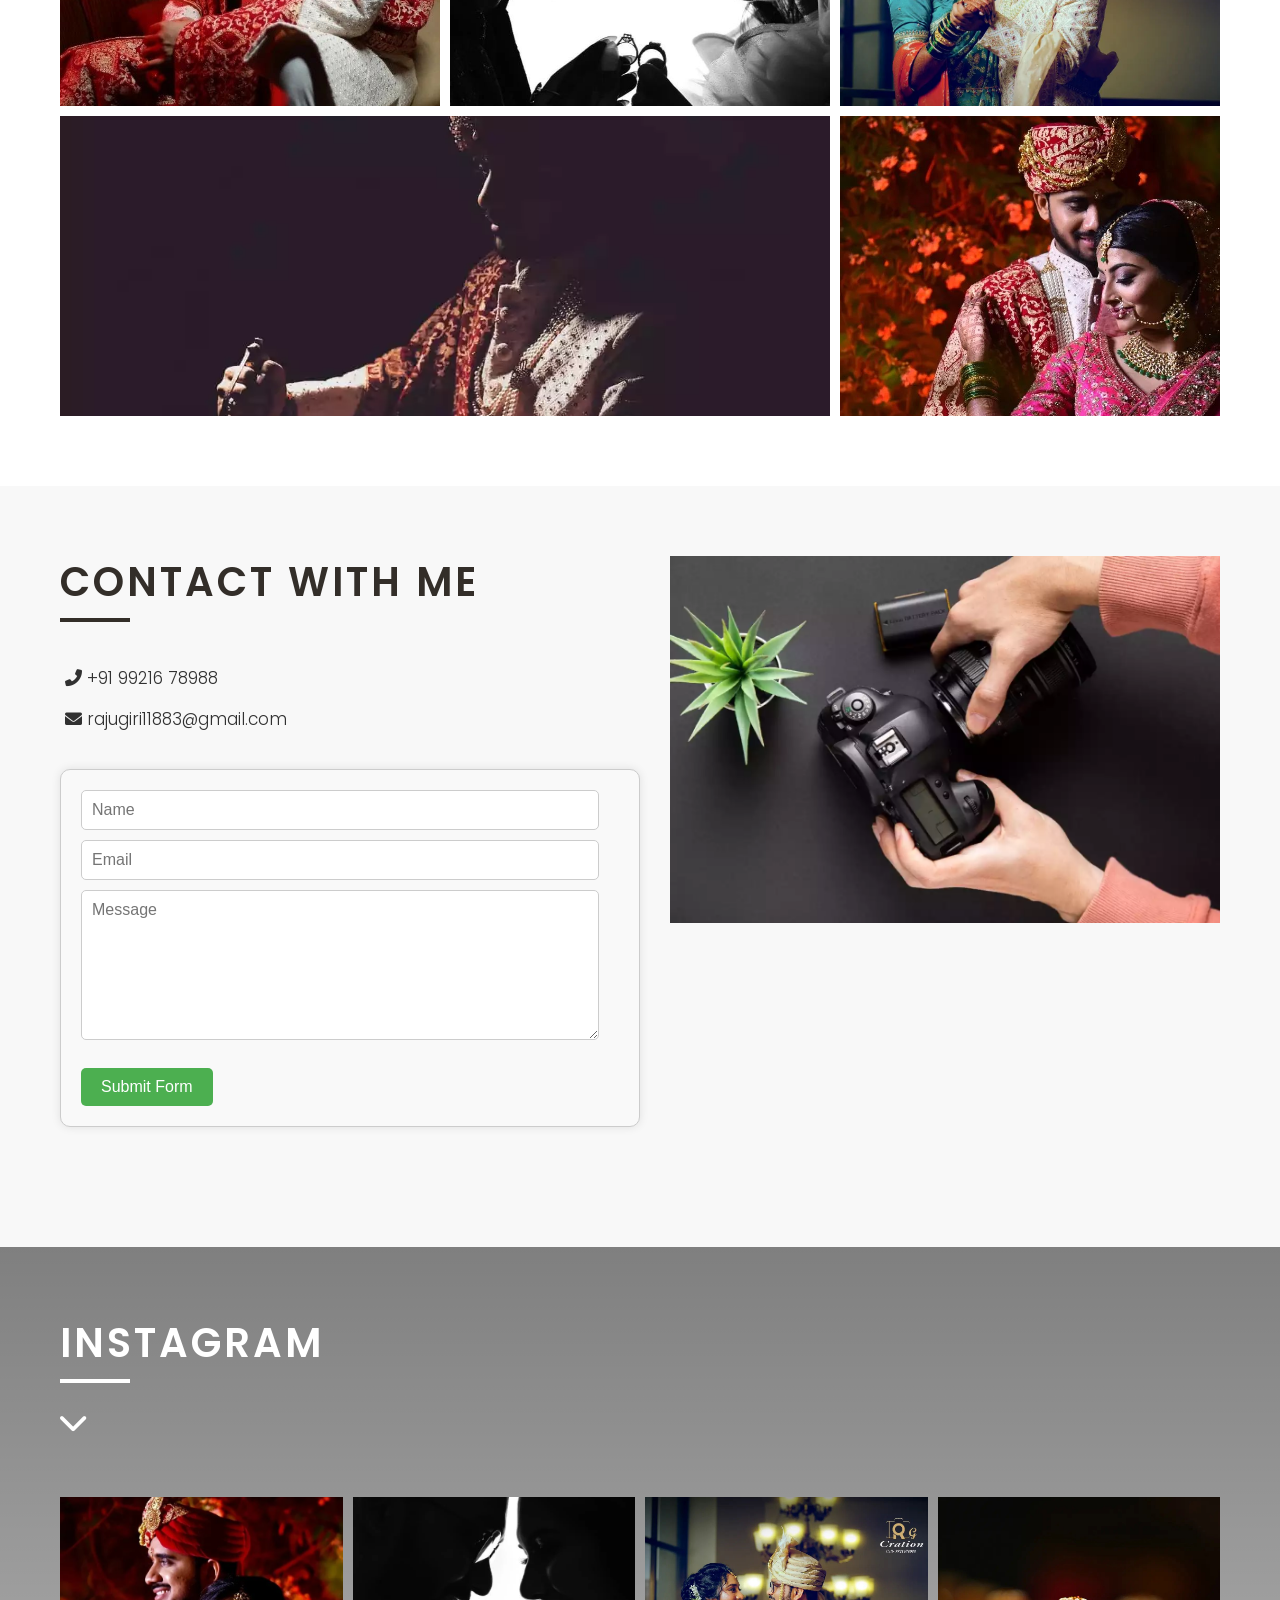
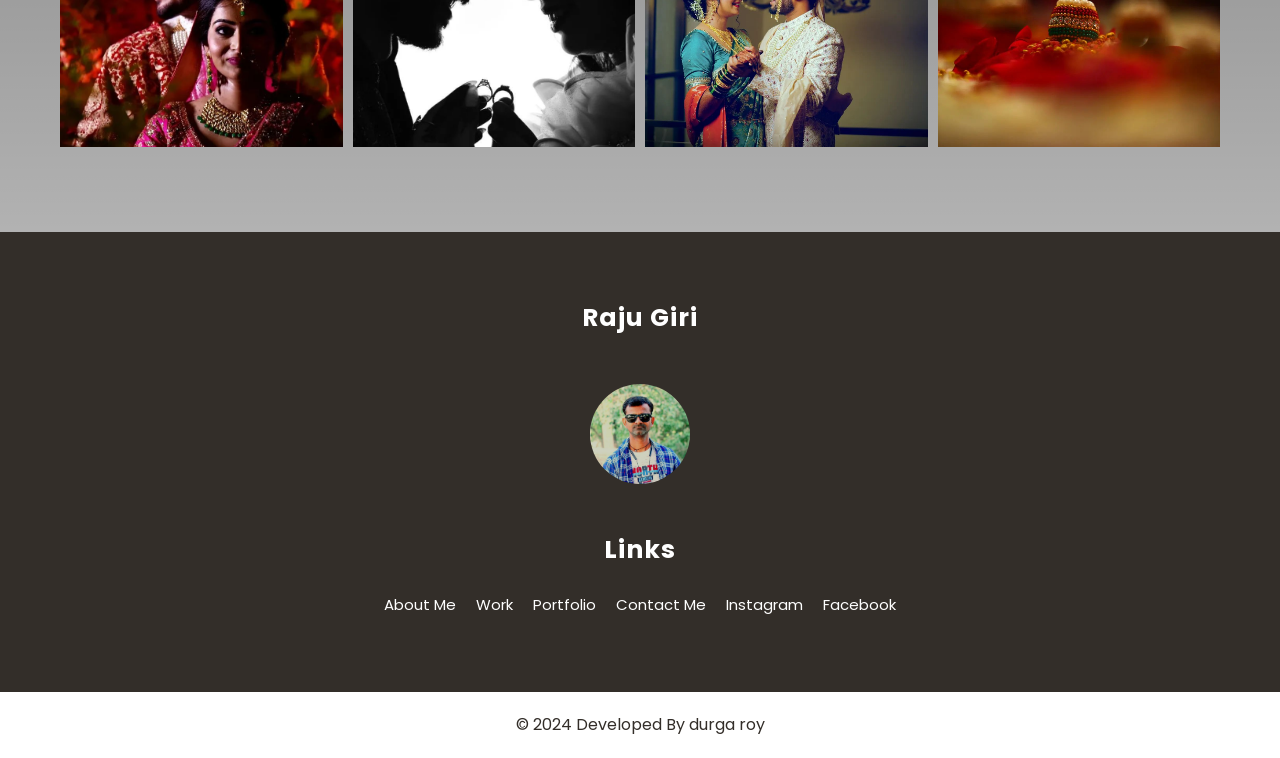
==== commit 3e5d87e0: "change devoloper name" ====
--- a/index.html
+++ b/index.html
@@ -236,8 +236,10 @@
 
     <!-- Footer -->
     <footer class="py-3 text-center">
-        <p>&copy; 2024 Developed By Vishal Golhar</p>
+        <p>&copy; 2024 Developed By durga roy</p>
     </footer>
 </body>
+<!-- Sharayu Meghare -->
+
 </html>
 
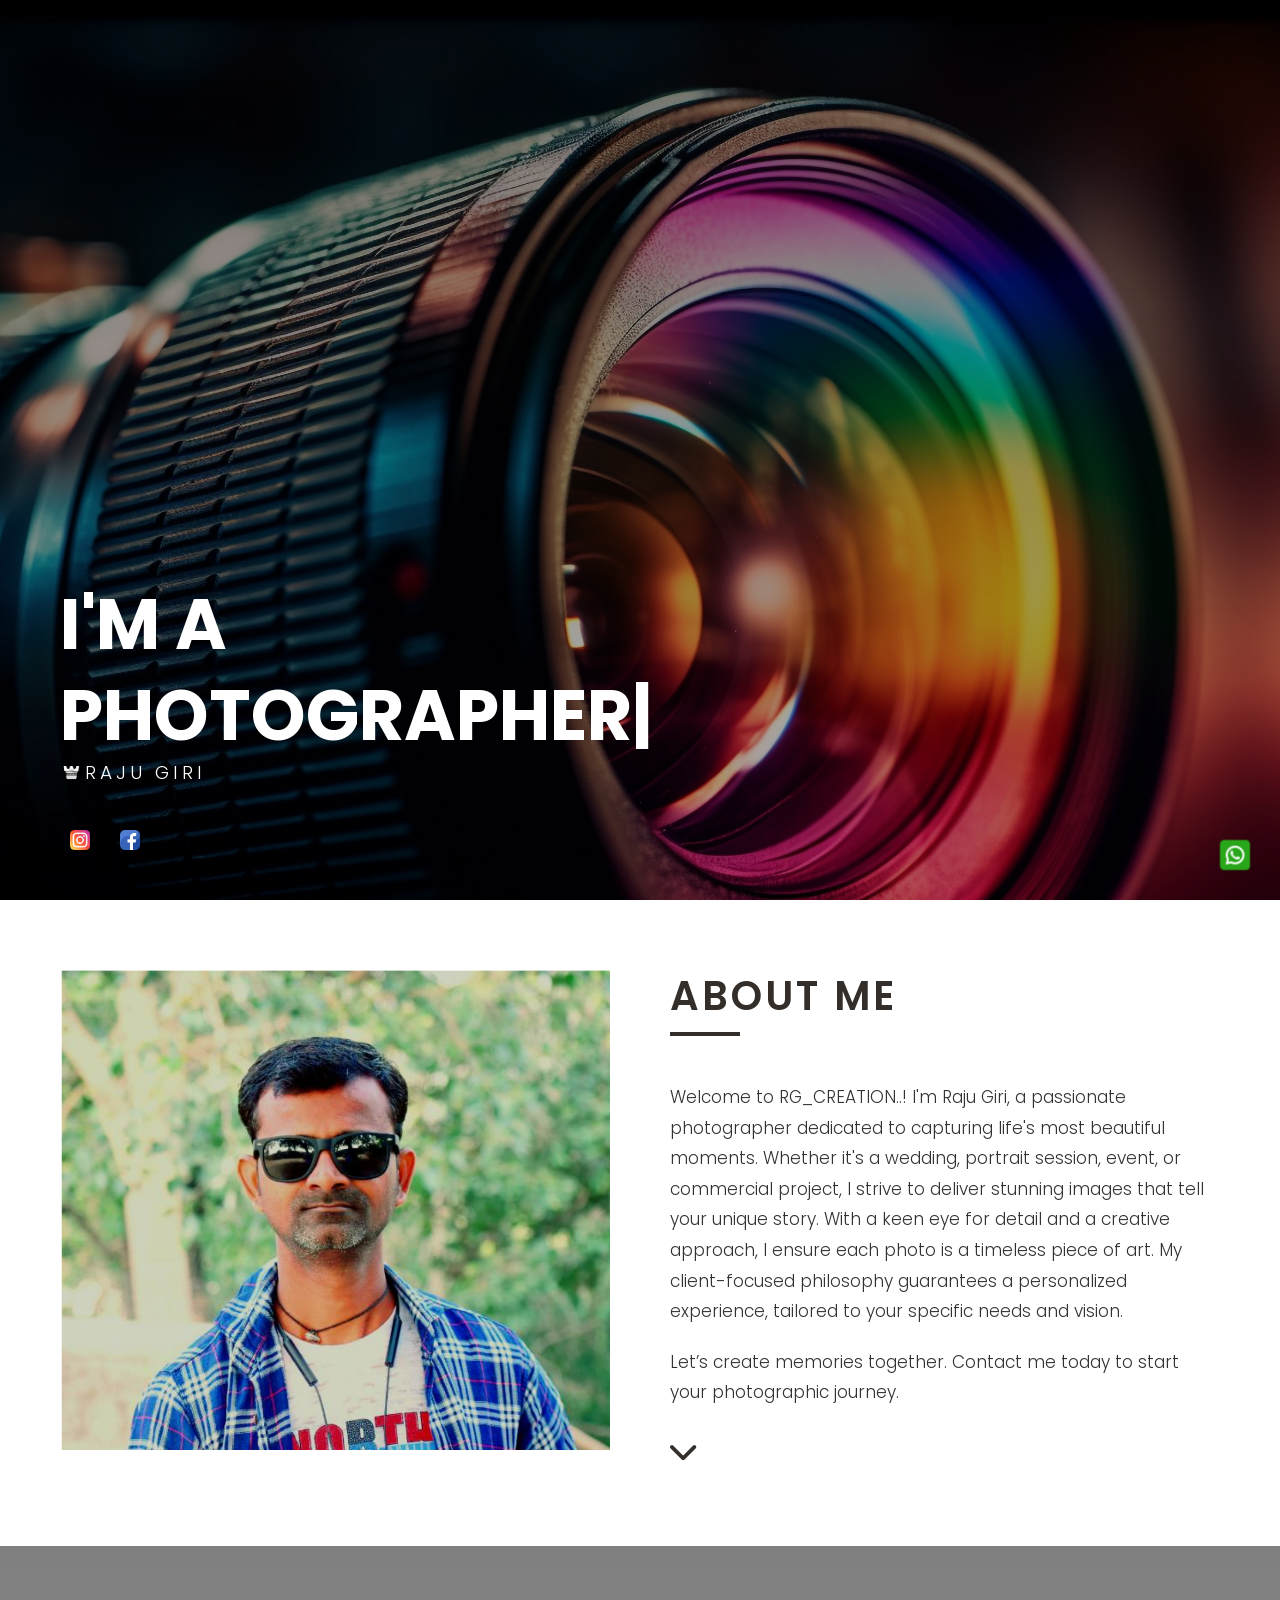
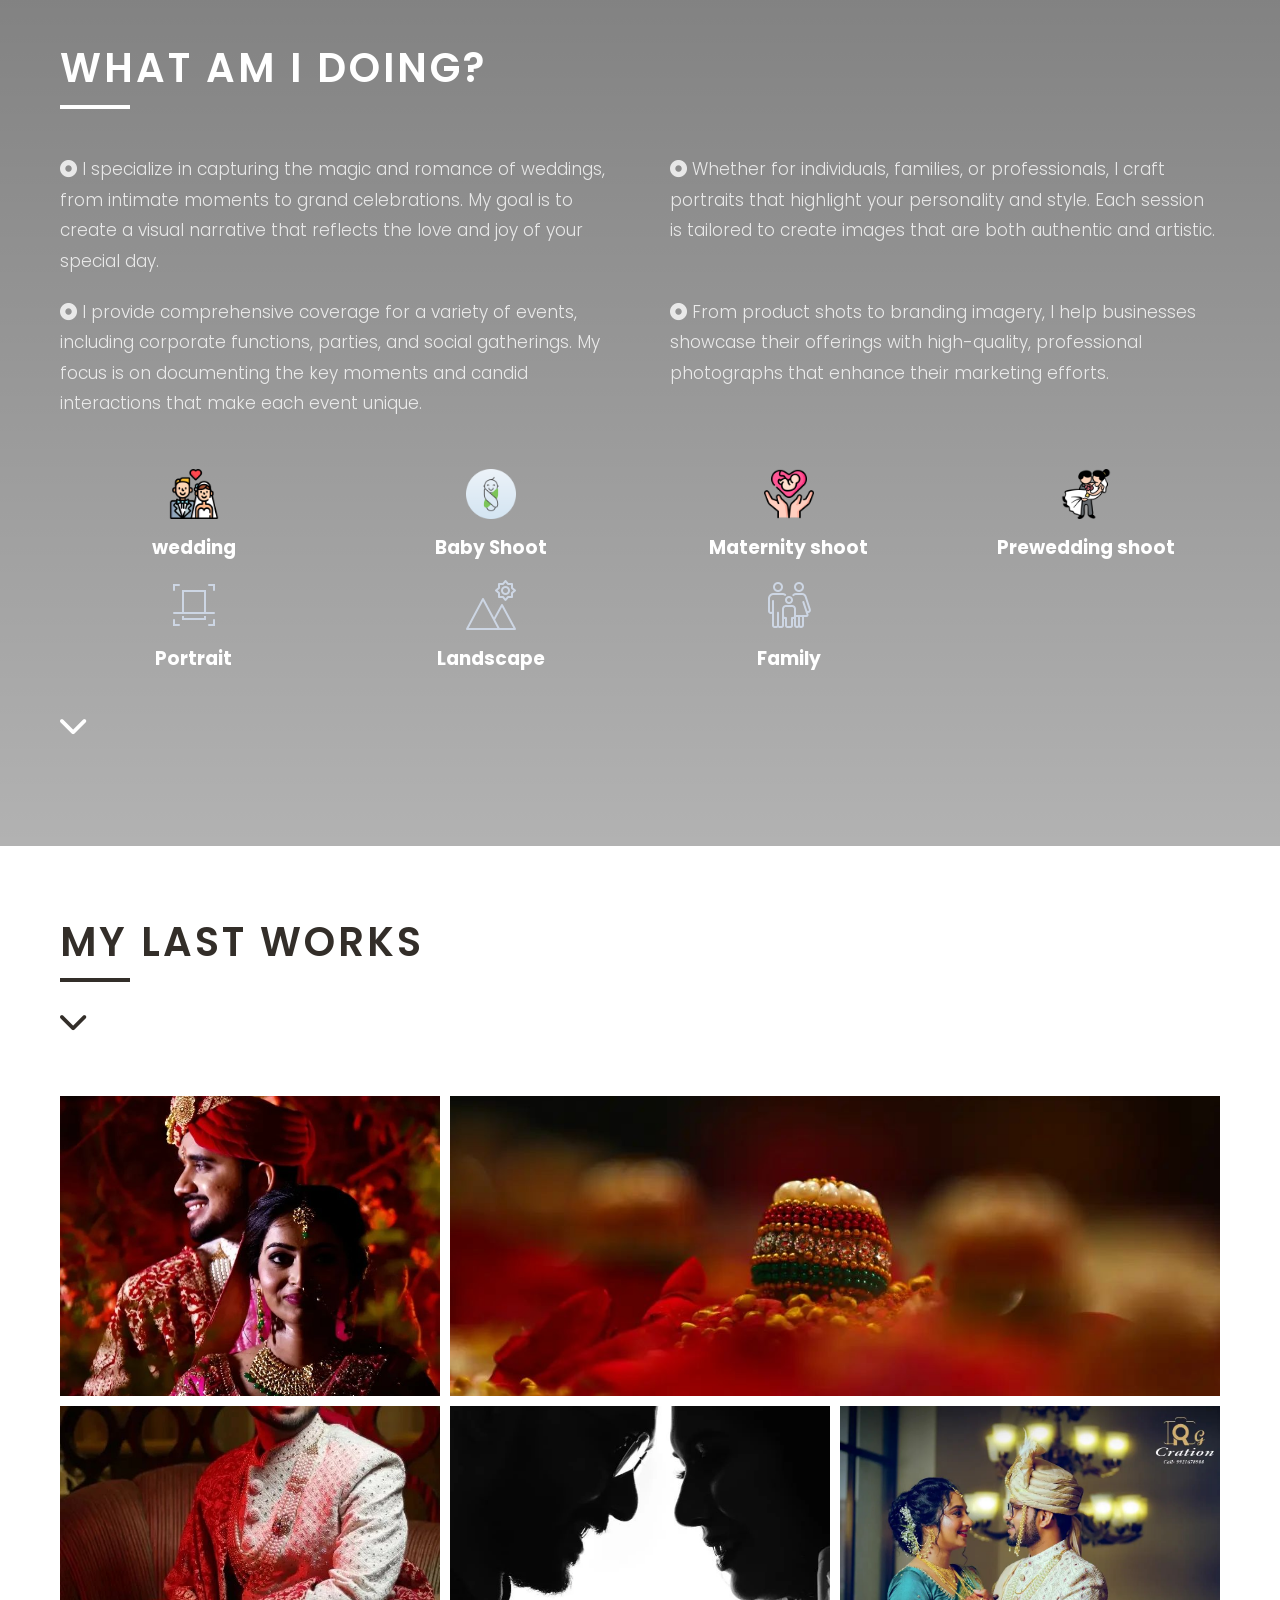
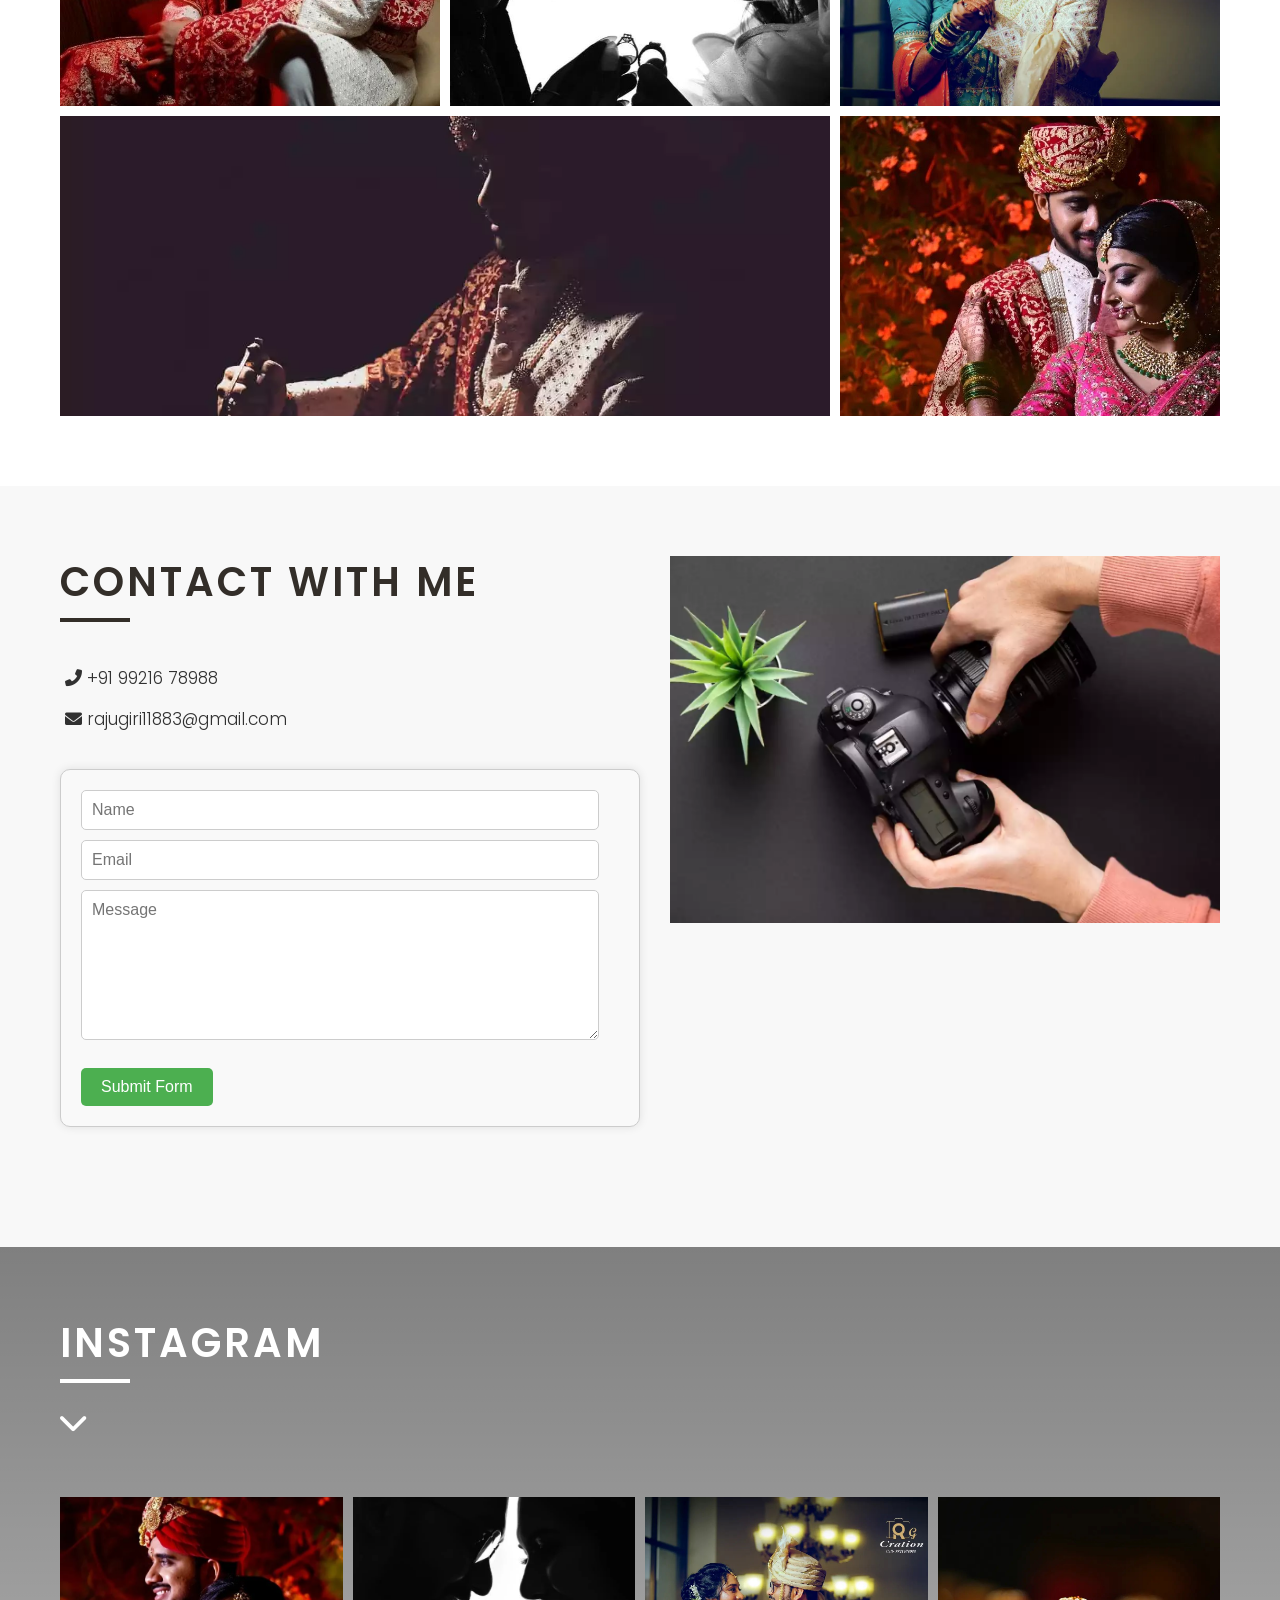
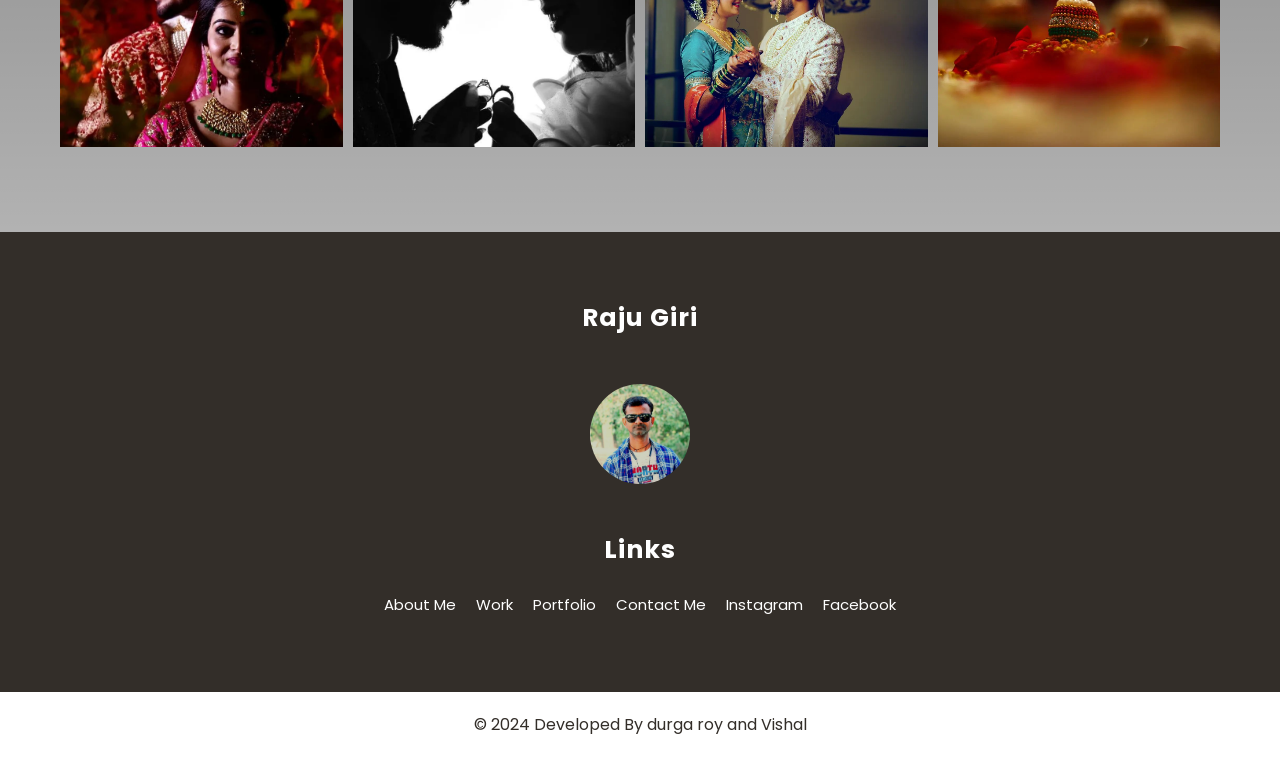
==== commit 1ea9e2ab: "Update index.html The index file was update" ====
--- a/index.html
+++ b/index.html
@@ -236,7 +236,7 @@
 
     <!-- Footer -->
     <footer class="py-3 text-center">
-        <p>&copy; 2024 Developed By durga roy</p>
+        <p>&copy; 2024 Developed By durga roy and Vishal</p>
     </footer>
 </body>
 <!-- Sharayu Meghare -->
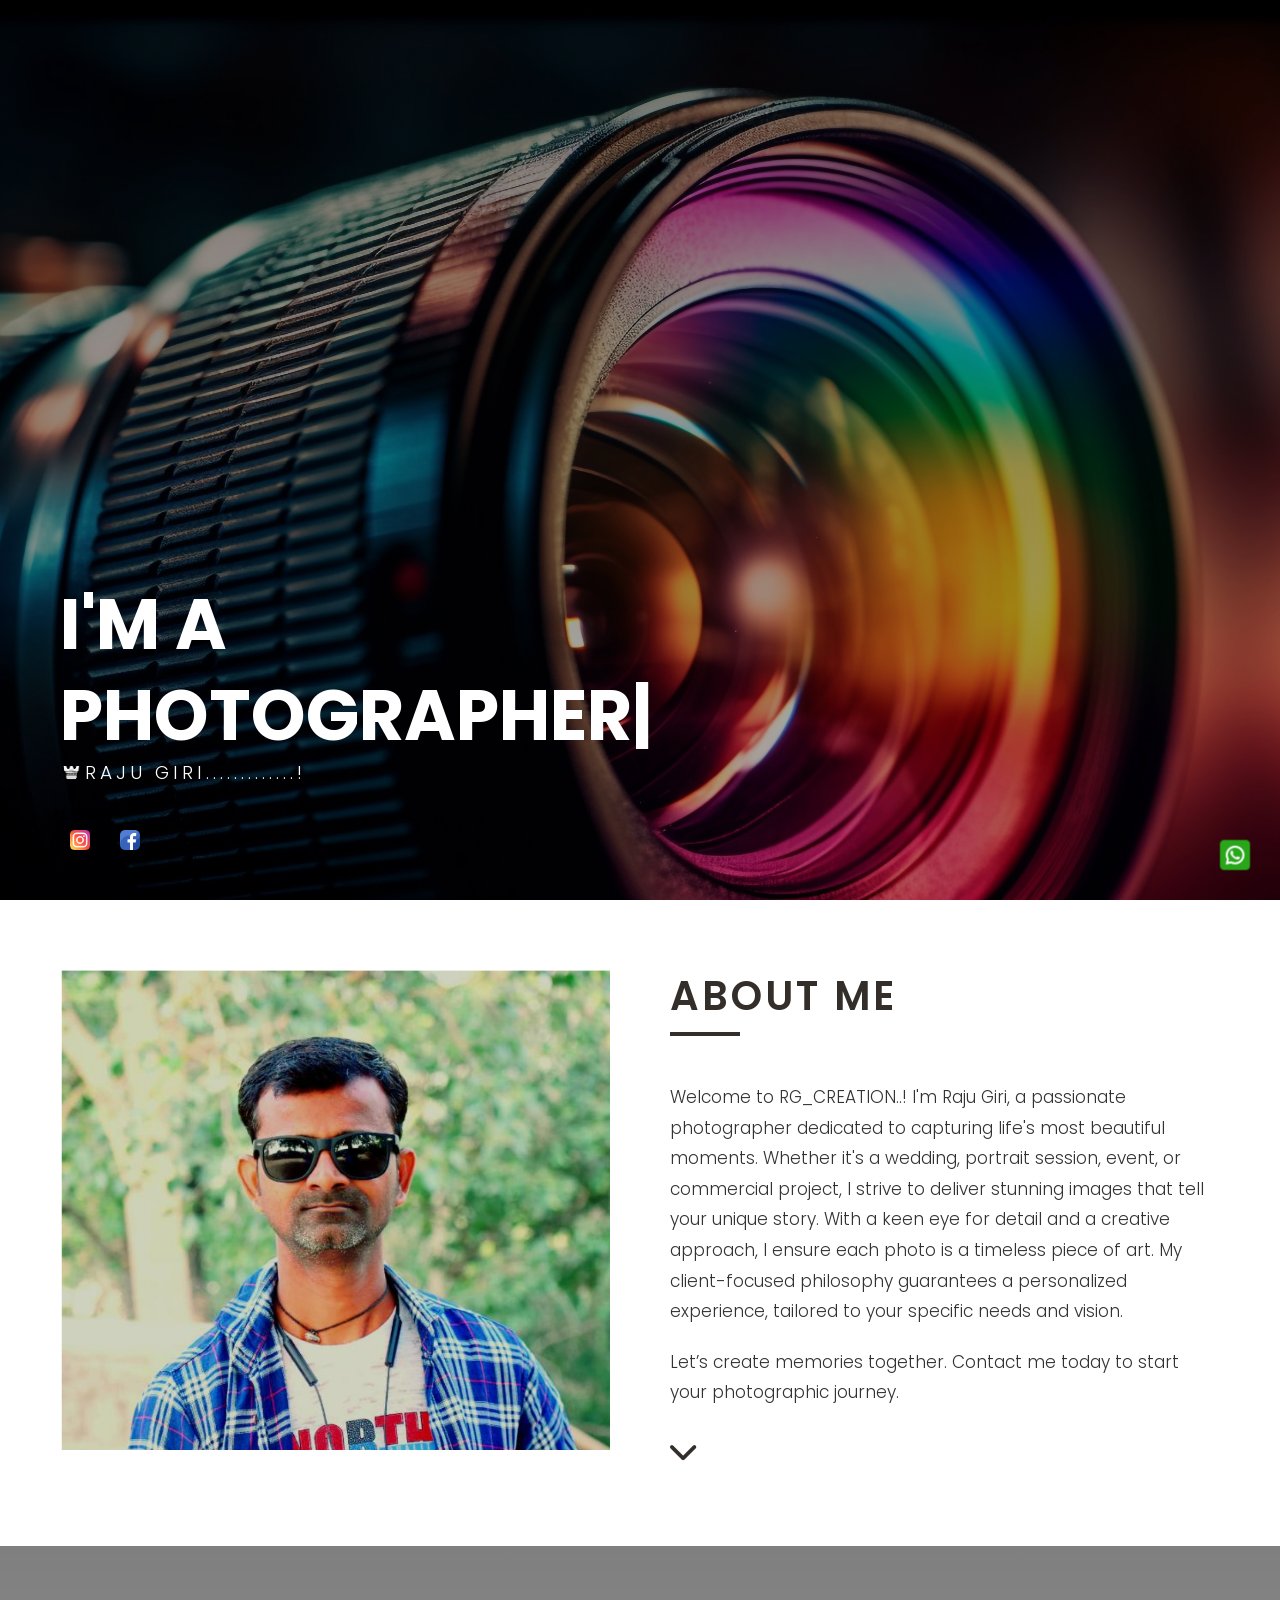
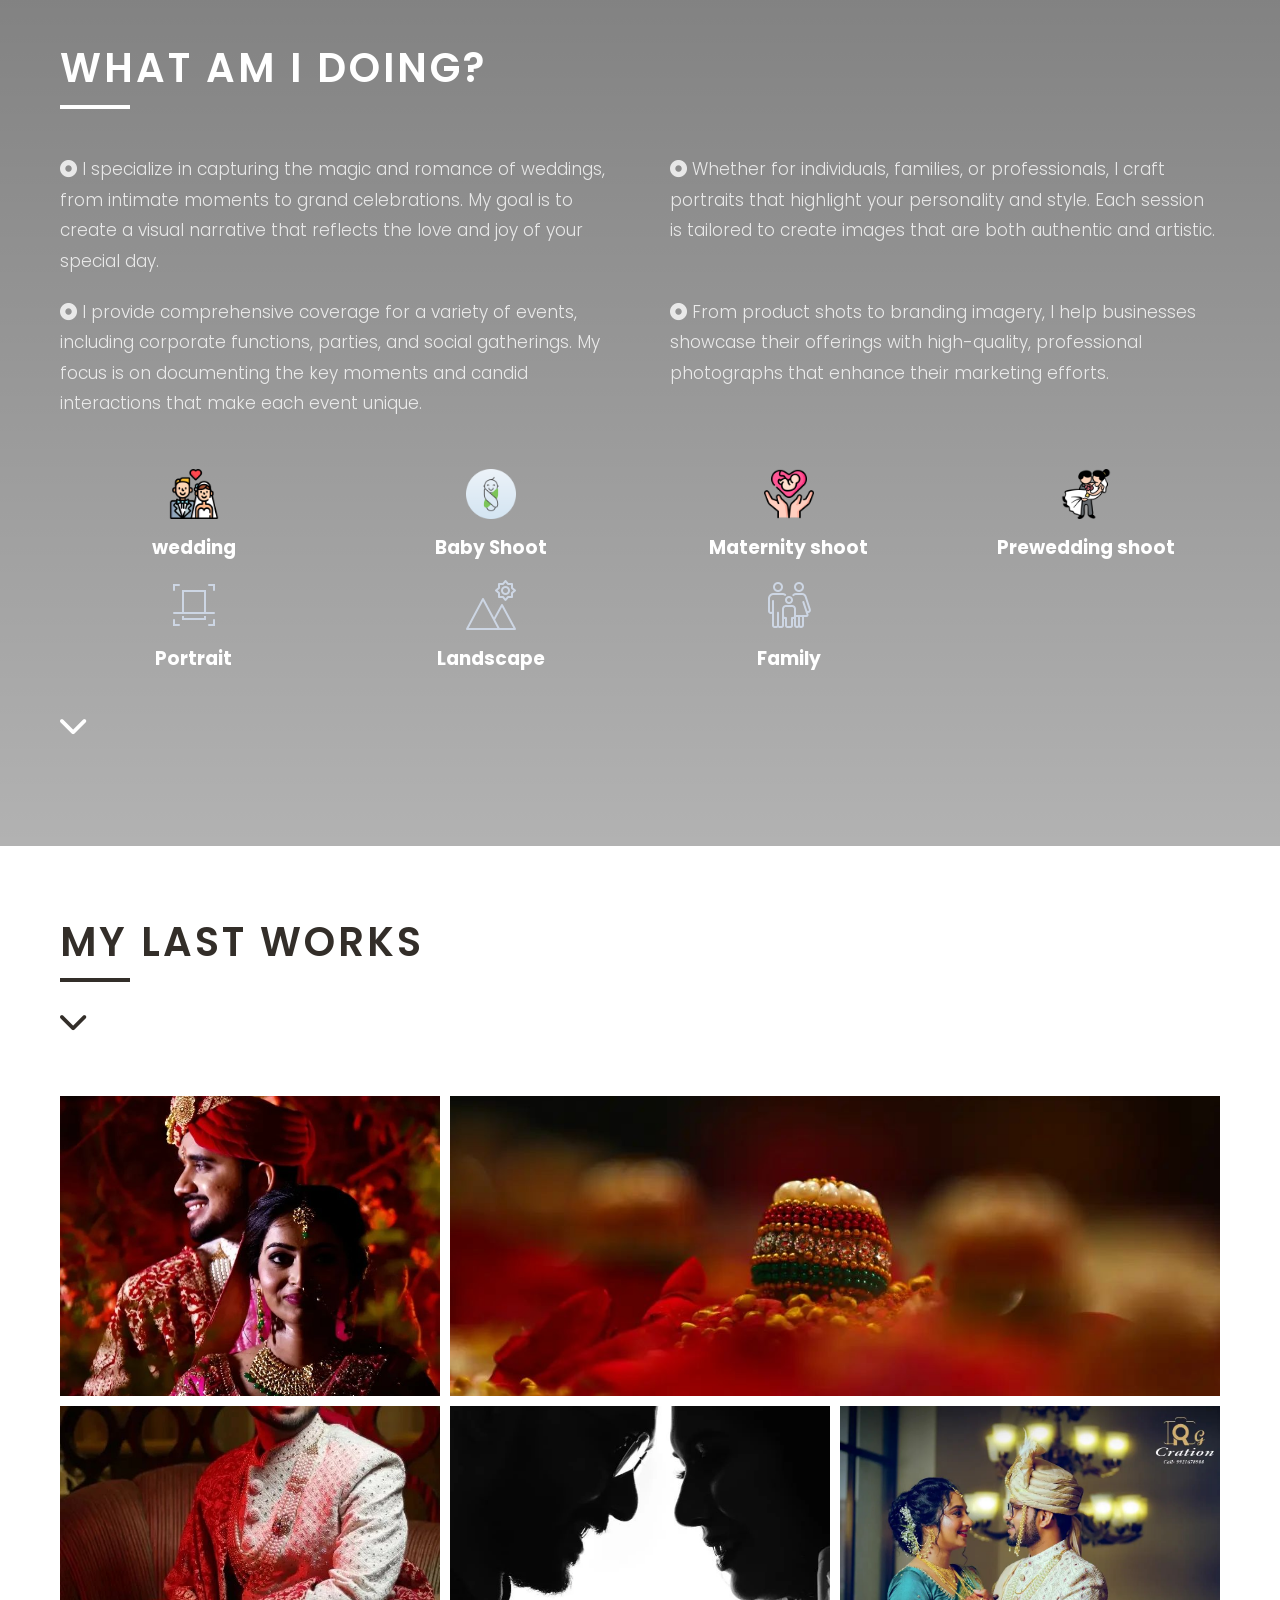
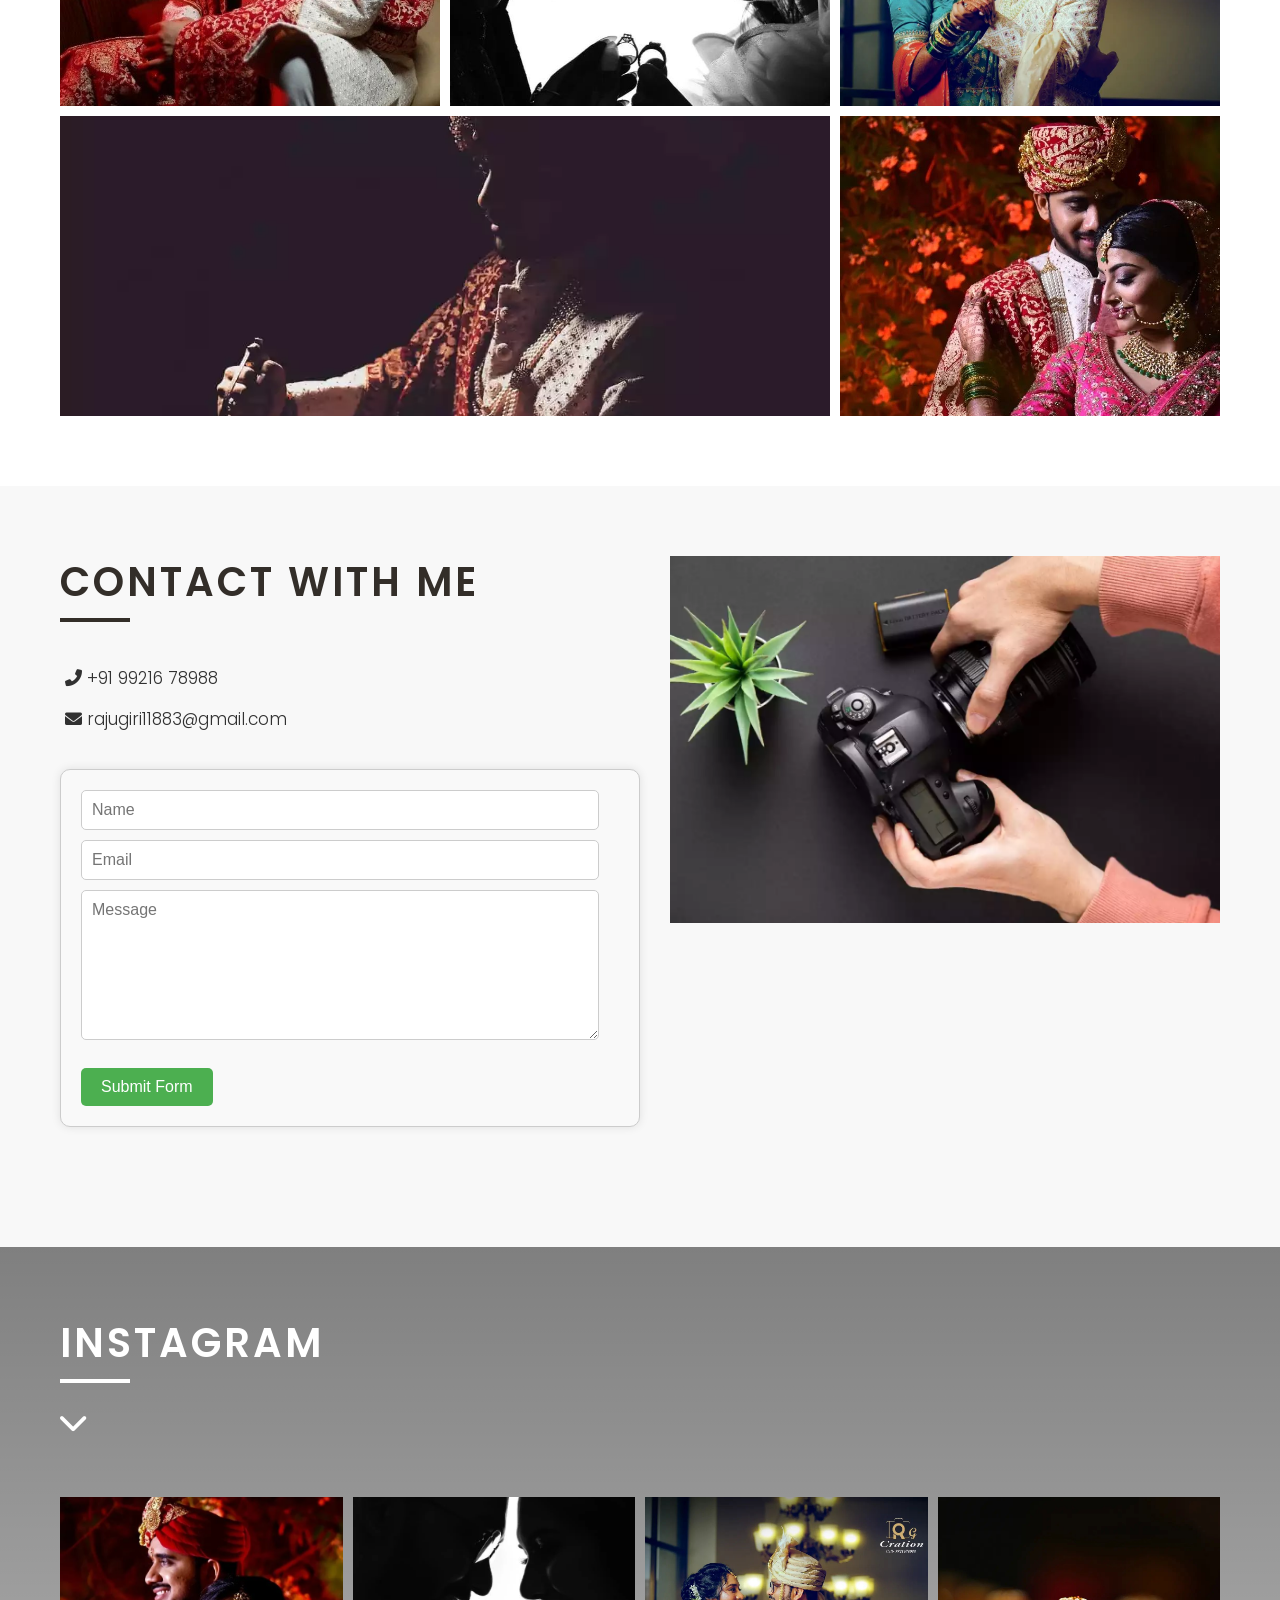
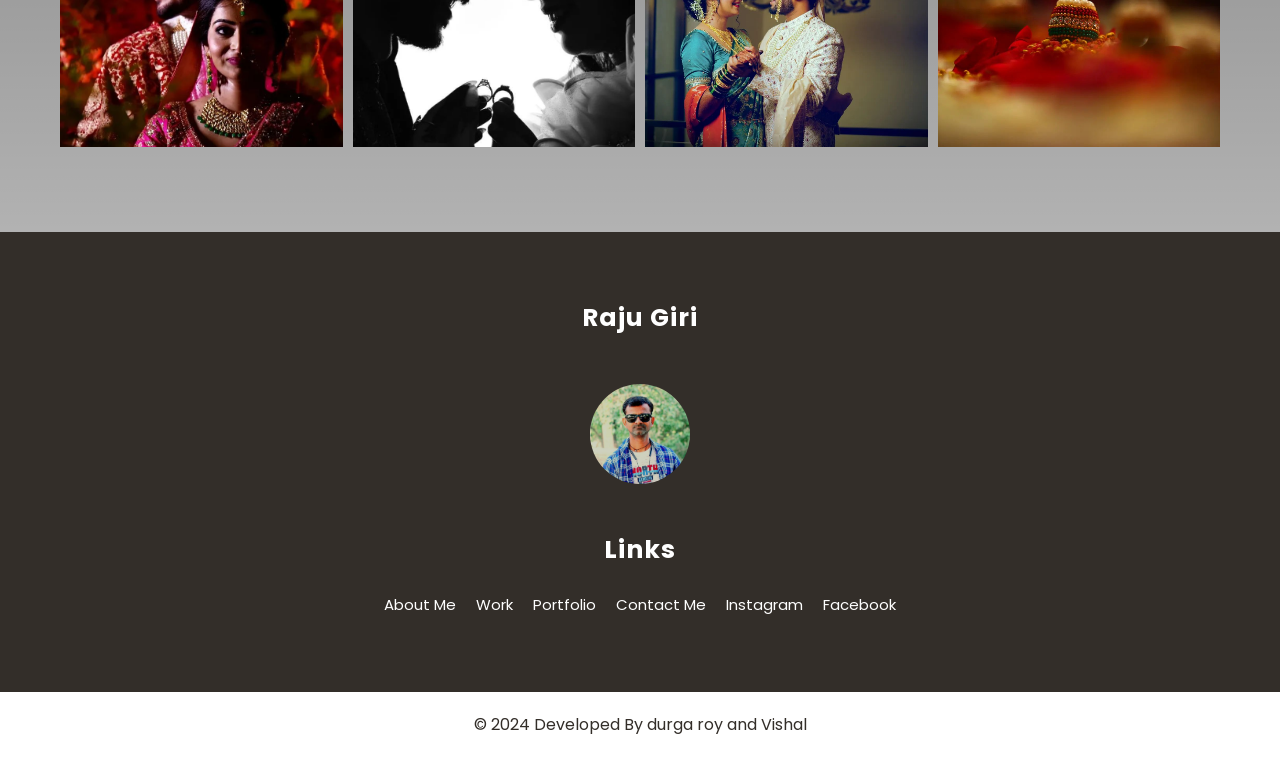
==== commit 4cb33db9: "chnage in naame" ====
--- a/index.html
+++ b/index.html
@@ -20,7 +20,7 @@
                 </h1>
                 <div style="display: flex; align-items: center;">
                     <img src="images/icon.png" alt="icon" style="width: 20px; height: 20px; margin-right: 5px;">
-                    <h3 style="margin: 0;">Raju Giri</h3>
+                    <h3 style="margin: 0;">Raju Giri.............!</h3>
                 </div>
         
                 <ul class="social-links">
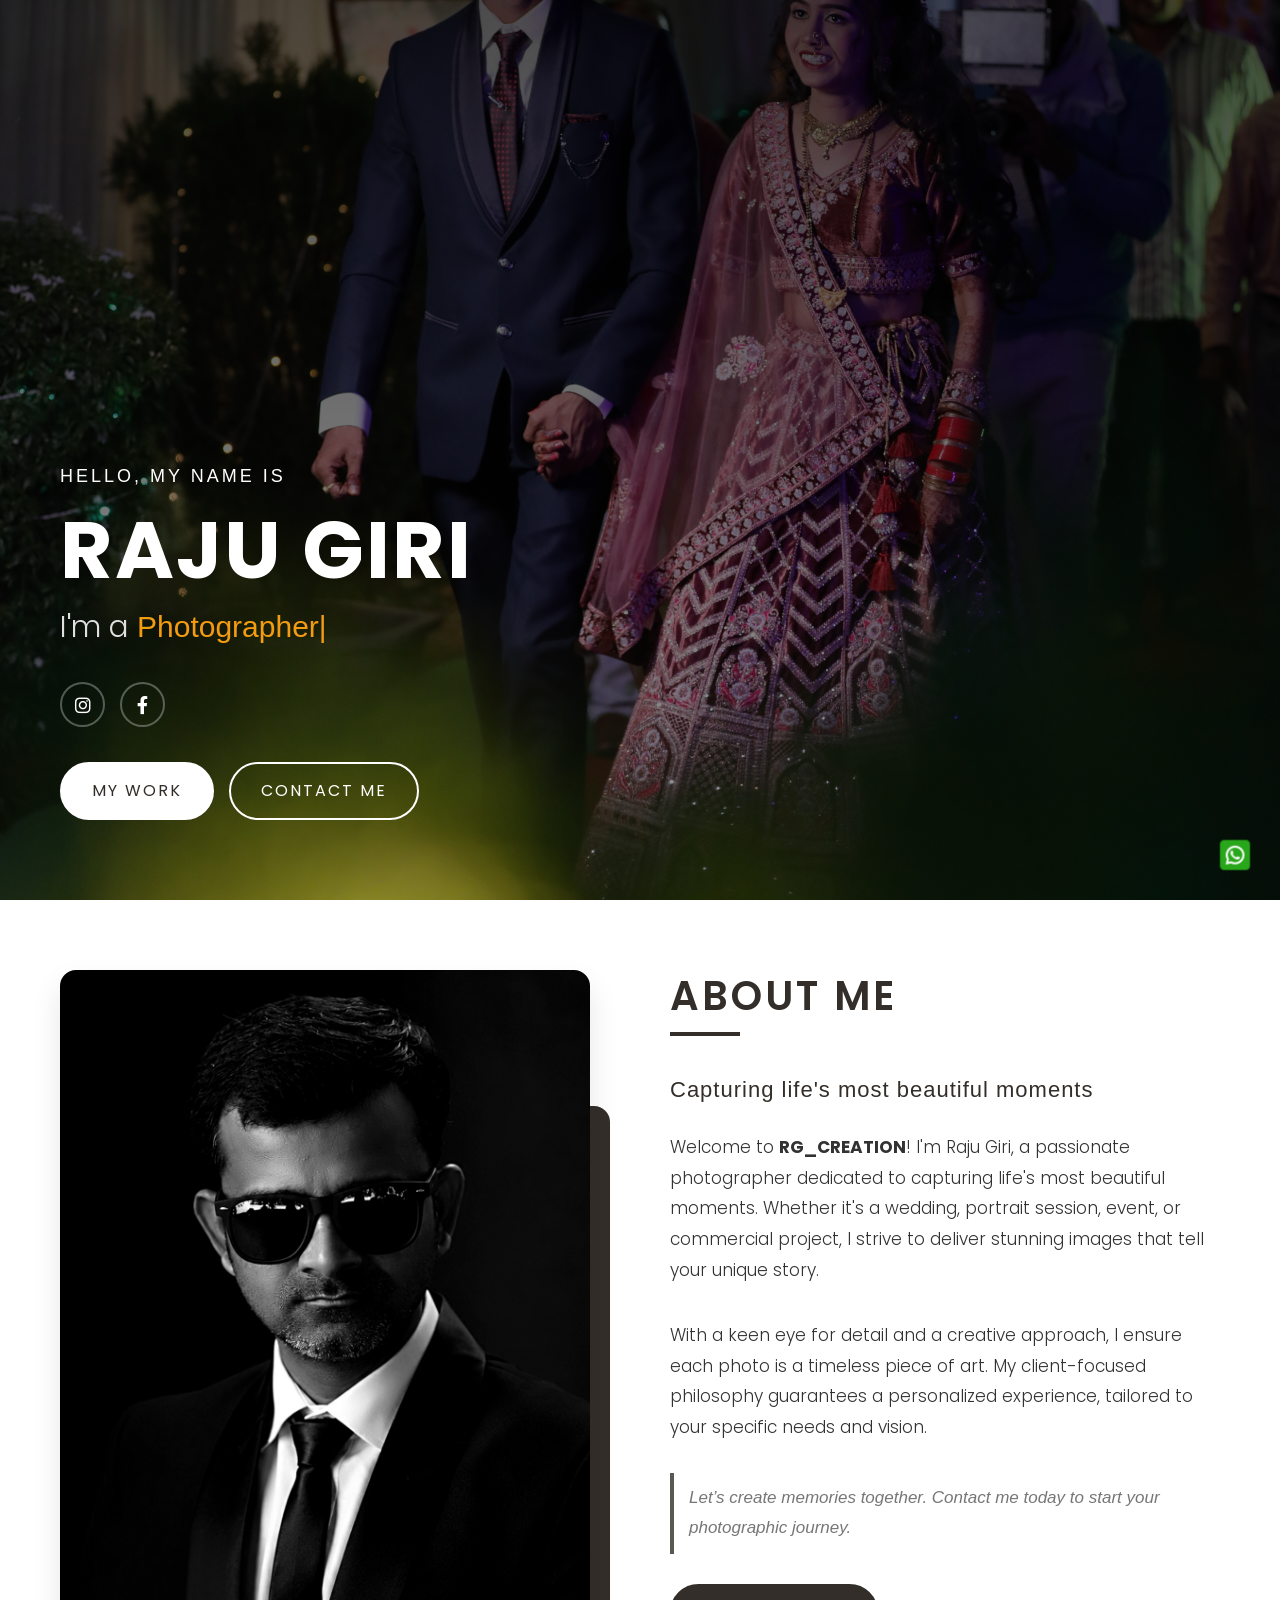
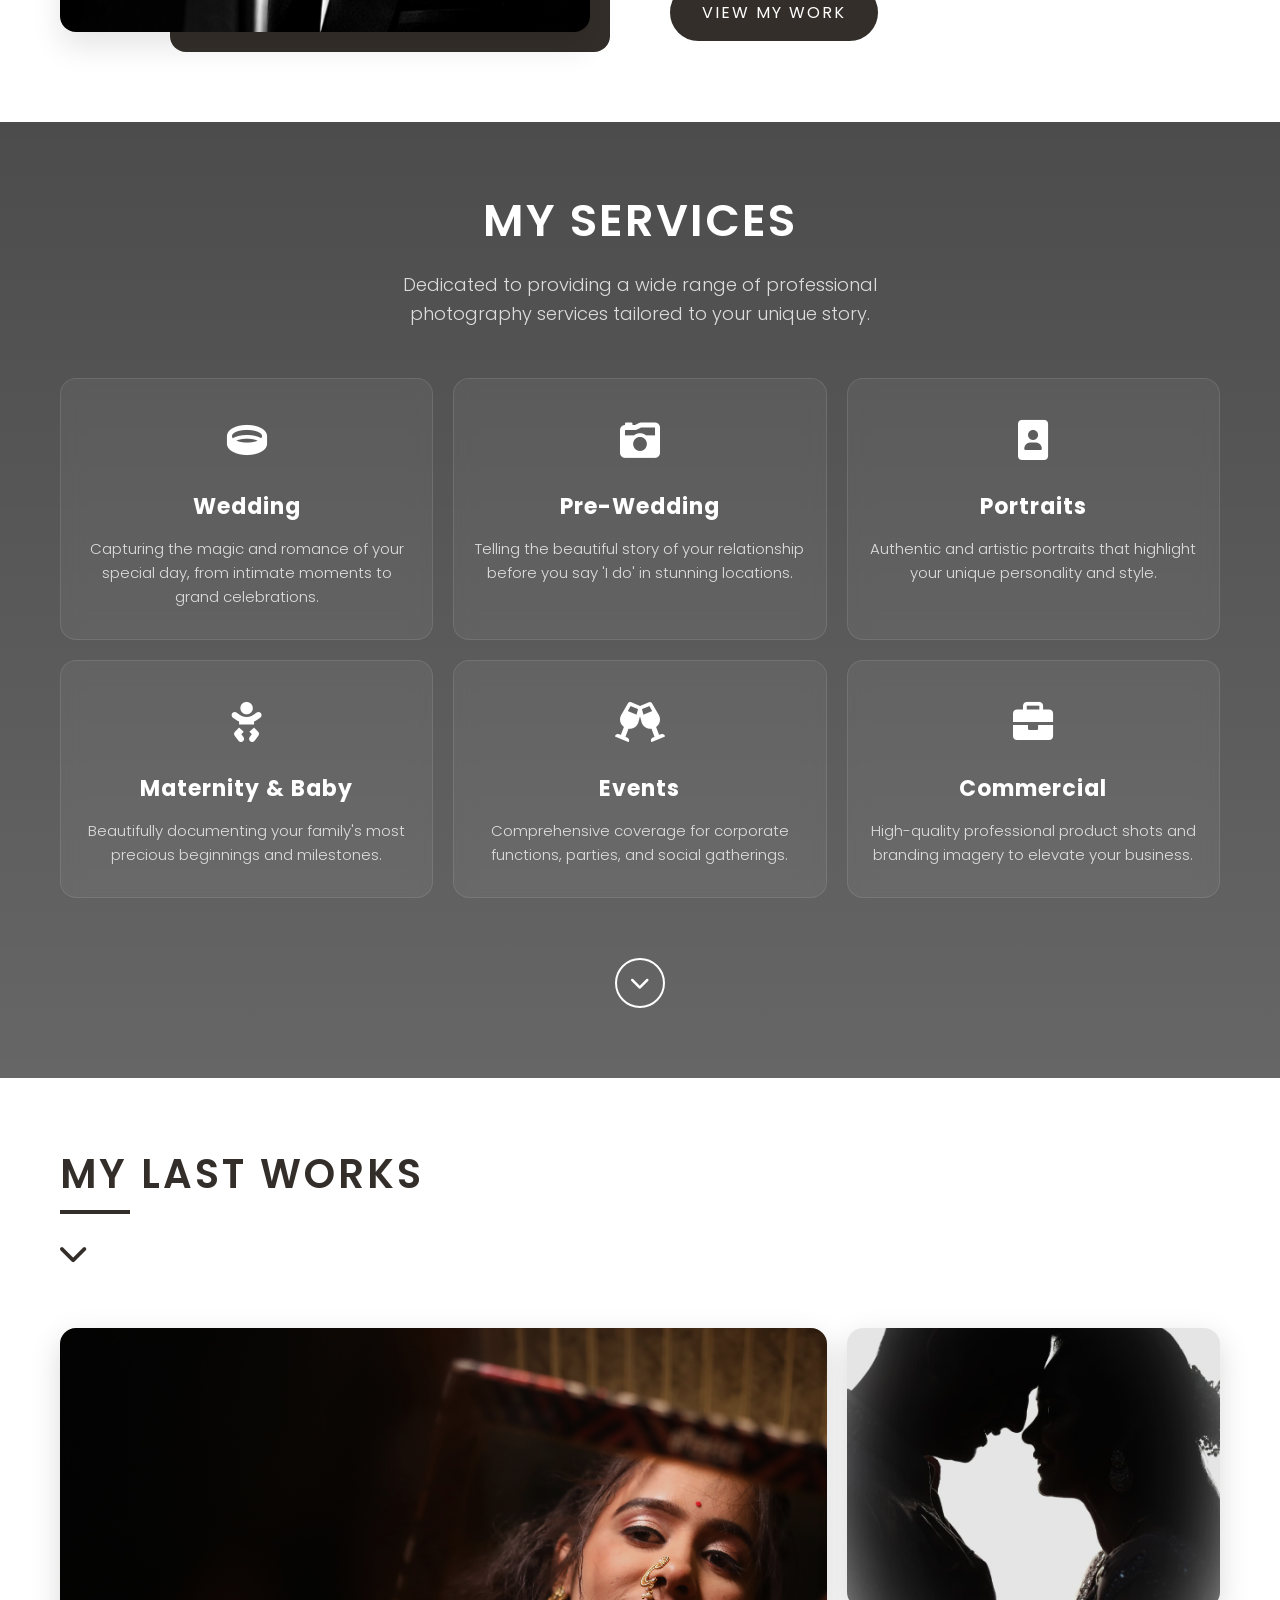
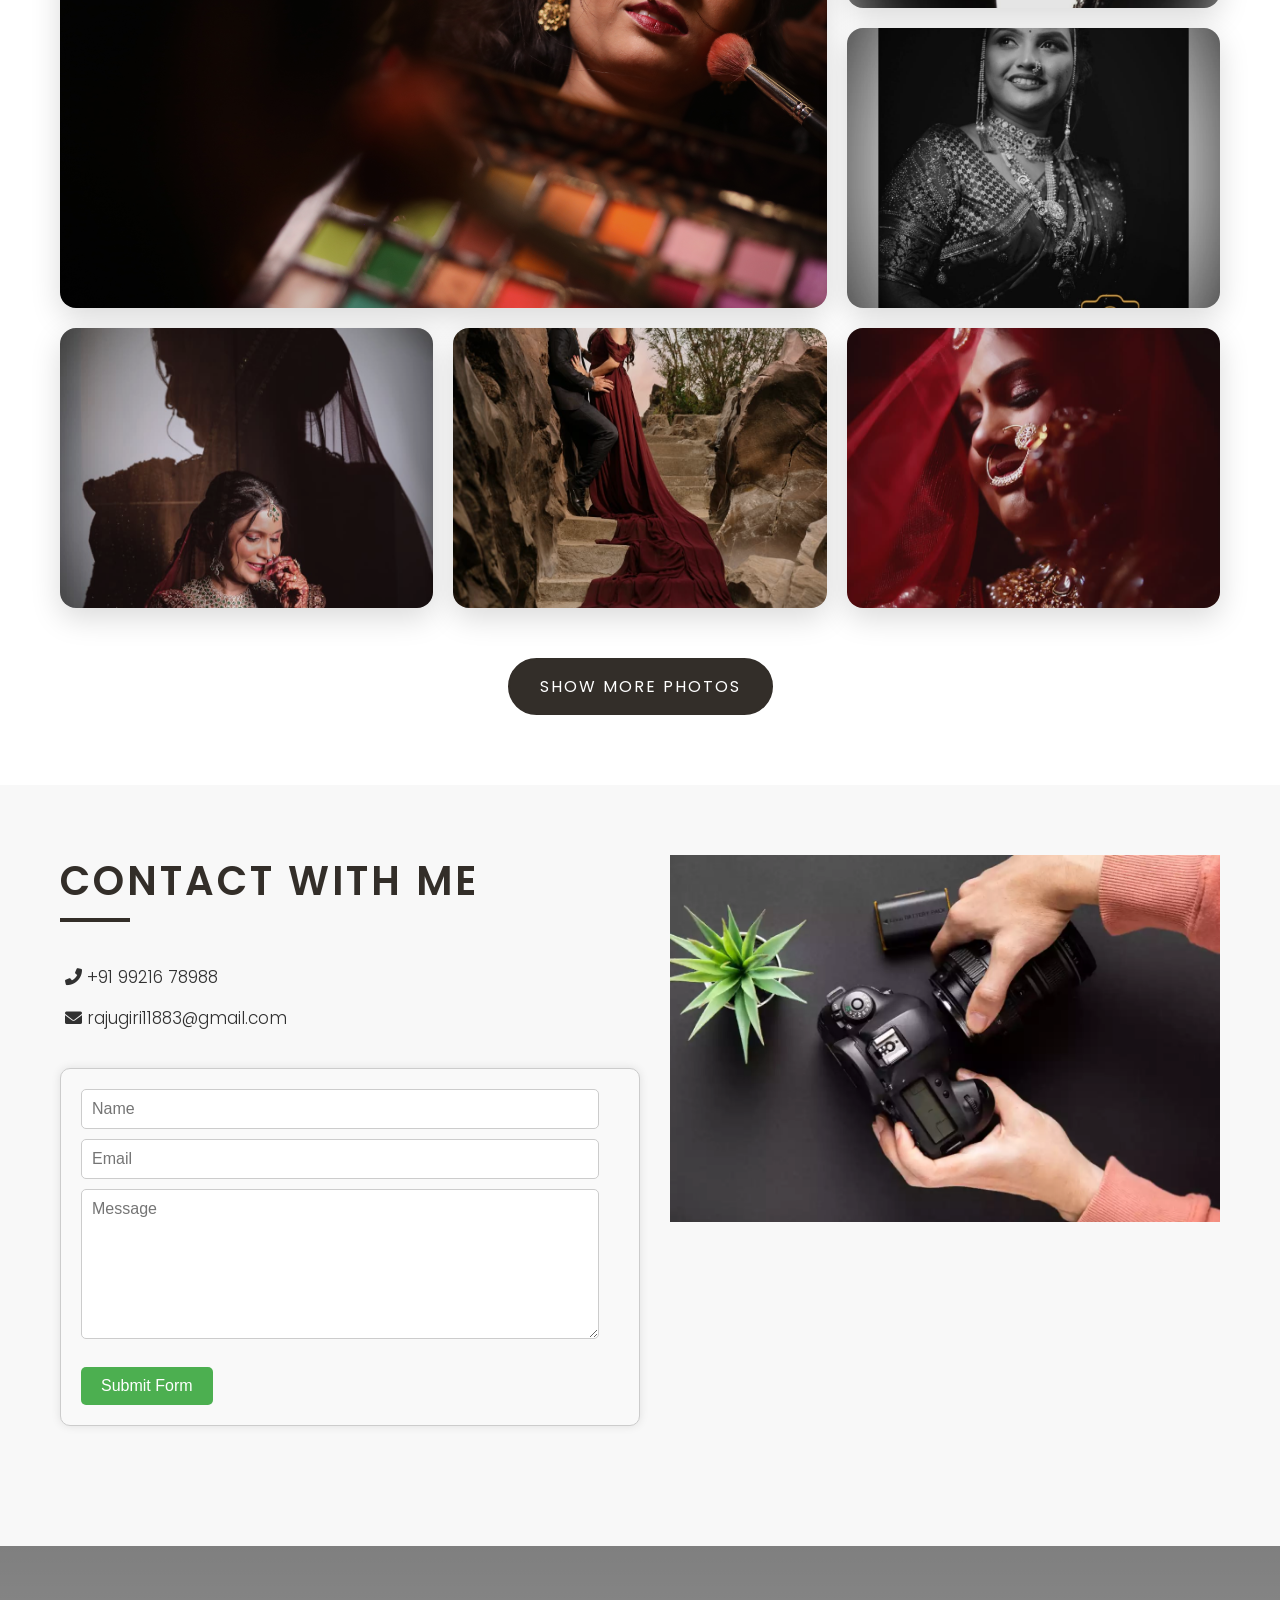
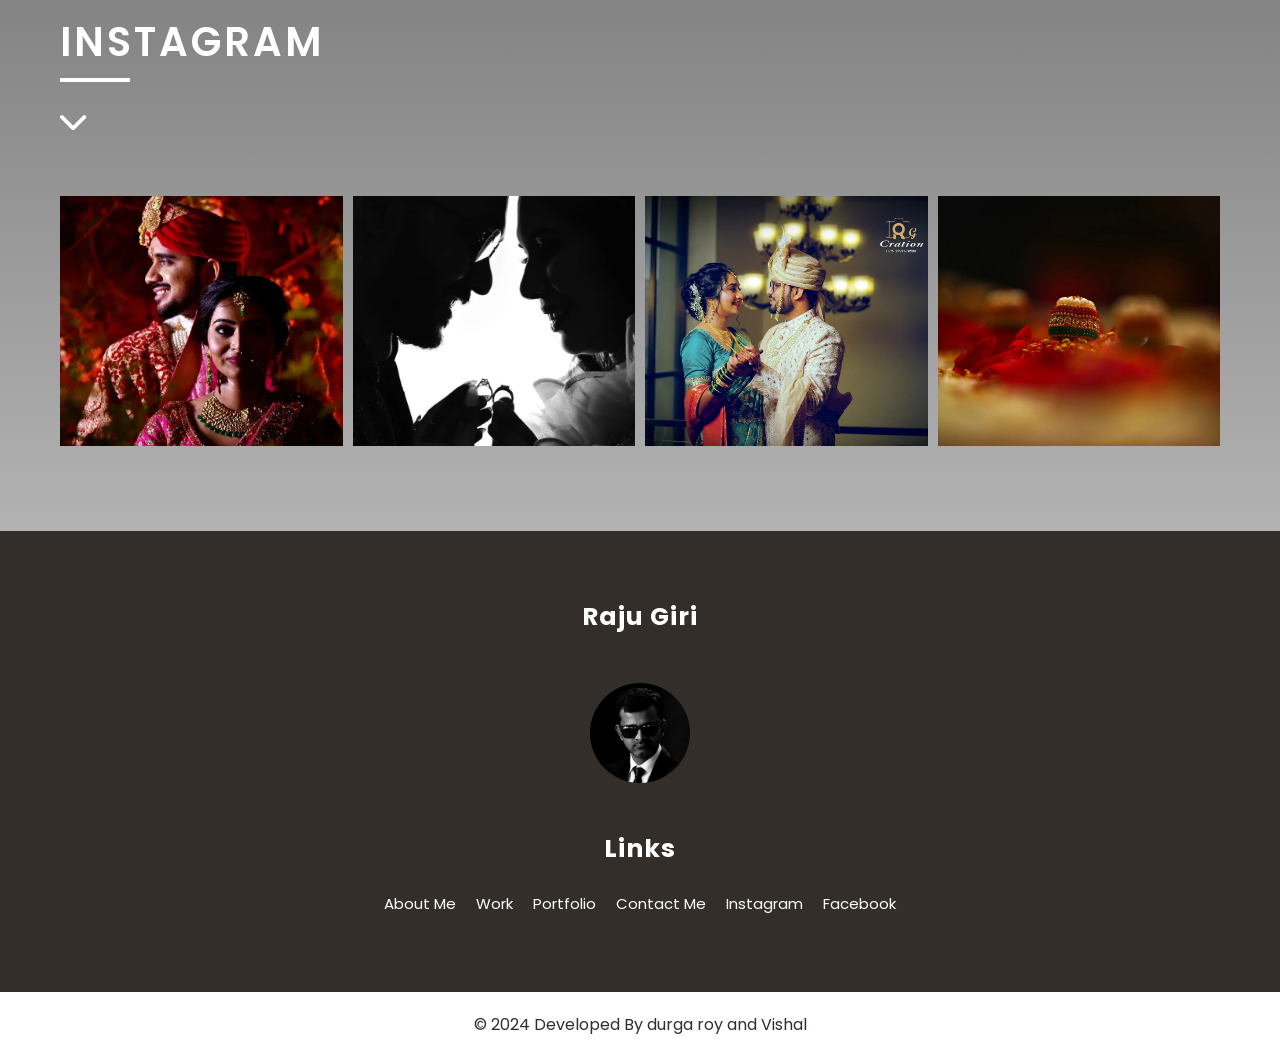
==== commit 230786d8: "feat: add gallery page and bulk upload new portfolio images with associated layout updates" ====
--- a/index.html
+++ b/index.html
@@ -1,41 +1,51 @@
 <!DOCTYPE html>
 <html lang="en">
+
 <head>
     <meta charset="UTF-8">
     <meta http-equiv="X-UA-Compatible" content="IE=edge">
     <meta name="viewport" content="width=device-width, initial-scale=1.0">
     <title>RG_CREATION</title>
     <!-- font awesome -->
-    <link rel="stylesheet" href="https://cdnjs.cloudflare.com/ajax/libs/font-awesome/6.0.0-beta2/css/all.min.css" integrity="sha512-YWzhKL2whUzgiheMoBFwW8CKV4qpHQAEuvilg9FAn5VJUDwKZZxkJNuGM4XkWuk94WCrrwslk8yWNGmY1EduTA==" crossorigin="anonymous" referrerpolicy="no-referrer" />
-    <link rel = "stylesheet" href = "css/style.css">
+    <link rel="stylesheet" href="https://cdnjs.cloudflare.com/ajax/libs/font-awesome/6.0.0-beta2/css/all.min.css"
+        integrity="sha512-YWzhKL2whUzgiheMoBFwW8CKV4qpHQAEuvilg9FAn5VJUDwKZZxkJNuGM4XkWuk94WCrrwslk8yWNGmY1EduTA=="
+        crossorigin="anonymous" referrerpolicy="no-referrer" />
+    <link rel="stylesheet" href="css/style.css">
 </head>
+
 <body>
-    
+
     <!-- header -->
     <header id="header" class="vh-100 flex">
         <div class="container">
             <div class="header-content">
-                <h1>I'm a <br>
-                    <span class="typewrite" data-loop="yes" data-speed="100" data-delay="2000" data-words='["photographer", "videographer", "Cinematography"]'></span>
-                </h1>
-                <div style="display: flex; align-items: center;">
-                    <img src="images/icon.png" alt="icon" style="width: 20px; height: 20px; margin-right: 5px;">
-                    <h3 style="margin: 0;">Raju Giri.............!</h3>
-                </div>
-        
+                <h3 class="greeting">HELLO, MY NAME IS</h3>
+                <h1 class="main-title">RAJU GIRI</h1>
+                <h2 class="sub-title">I'm a
+                    <span class="typewrite highlight" data-loop="yes" data-speed="100" data-delay="2000"
+                        data-words='["Photographer", "Videographer", "Cinematographer"]'></span>
+                </h2>
+
                 <ul class="social-links">
                     <li>
-                        <a href="https://www.instagram.com/rg_creation_photography?utm_source=ig_web_button_share_sheet&igsh=ZDNlZDc0MzIxNw==" class="flex">
-                            <img src="images/insta.png" alt="Instagram" style="width: 20px; height: 20px;">
+                        <a href="https://www.instagram.com/rg_creation_photography?utm_source=ig_web_button_share_sheet&igsh=ZDNlZDc0MzIxNw=="
+                            class="flex social-btn" aria-label="Instagram">
+                            <i class="fab fa-instagram"></i>
                         </a>
                     </li>
                     <li>
-                        <a href="https://www.facebook.com/raju.giri.9862" class="flex">
-                            <img src="images/facebook.png" alt="Instagram" style="width: 20px; height: 20px;">
+                        <a href="https://www.facebook.com/raju.giri.9862" class="flex social-btn" aria-label="Facebook">
+                            <i class="fab fa-facebook-f"></i>
                         </a>
                     </li>
                 </ul>
-                
+
+                <div class="header-buttons">
+                    <a href="#work" class="btn-primary"
+                        style="background-color: var(--light-color); color: var(--dark-color); border-color: var(--light-color);">My
+                        Work</a>
+                    <a href="#contact" class="btn-outline">Contact Me</a>
+                </div>
             </div>
         </div>
     </header>
@@ -44,23 +54,31 @@
     <!-- main content -->
     <main>
         <!-- about section -->
-    
+
         <section id="about" class="about py-7">
             <div class="container">
                 <div class="about-content grid">
                     <div class="about-left">
-                        <img src="images/about-pic.png" alt="">
+                        <div class="about-img-wrapper">
+                            <img src="images/about-pic.png" alt="Raju Giri">
+                        </div>
                     </div>
                     <div class="about-right">
                         <div class="title">
                             <h2>About Me</h2>
                         </div>
-                        <p class="lead">Welcome to RG_CREATION..! I'm Raju Giri, a passionate photographer dedicated to capturing life's most beautiful moments. Whether it's a wedding, portrait session, event, or commercial project, I strive to deliver stunning images that tell your unique story.
-                            With a keen eye for detail and a creative approach, I ensure each photo is a timeless piece of art. My client-focused philosophy guarantees a personalized experience, tailored to your specific needs and vision.</p>
-                        <p class="lead">Let’s create memories together. Contact me today to start your photographic journey.</p>
-                        <a href="#work" class="btn-down">
-                            <i class="fas fa-chevron-down"></i>
-                        </a>
+                        <h4 class="about-subtitle">Capturing life's most beautiful moments</h4>
+                        <p class="lead">Welcome to <strong>RG_CREATION</strong>! I'm Raju Giri, a passionate photographer dedicated to
+                            capturing life's most beautiful moments. Whether it's a wedding, portrait session, event, or
+                            commercial project, I strive to deliver stunning images that tell your unique story.</p>
+                        <p class="lead">With a keen eye for detail and a creative approach, I ensure each photo is a timeless piece
+                            of art. My client-focused philosophy guarantees a personalized experience, tailored to your
+                            specific needs and vision.</p>
+                        <p class="lead highlight-text">Let’s create memories together. Contact me today to start your photographic
+                            journey.</p>
+                        <div class="flex" style="justify-content: flex-start; margin-top: 3rem;">
+                            <a href="#work" class="btn-primary">View My Work</a>
+                        </div>
                     </div>
                 </div>
             </div>
@@ -71,49 +89,61 @@
         <section id="work" class="vh-100 flex py-7">
             <div class="container">
                 <div class="work-content">
-                    <div class="title">
-                        <h2>what am i doing?</h2>
-                    </div>
-                    <ul class="work-top grid">
-                        <li class="lead"><i class="fas fa-dot-circle"></i> I specialize in capturing the magic and romance of weddings, from intimate moments to grand celebrations. My goal is to create a visual narrative that reflects the love and joy of your special day.</li>
-                        <li class="lead"><i class="fas fa-dot-circle"></i> Whether for individuals, families, or professionals, I craft portraits that highlight your personality and style. Each session is tailored to create images that are both authentic and artistic.</li>
-                        <li class="lead"><i class="fas fa-dot-circle"></i> I provide comprehensive coverage for a variety of events, including corporate functions, parties, and social gatherings. My focus is on documenting the key moments and candid interactions that make each event unique.</li>
-                        <li class="lead"><i class="fas fa-dot-circle"></i> From product shots to branding imagery, I help businesses showcase their offerings with high-quality, professional photographs that enhance their marketing efforts.</li>
-                    </ul>
-
-                    <div class="work-bottom grid">
-                        <div>
-                            <span class="icon"><img src="images/wedding.png" alt="wedding"></span>
-                            <h3>wedding</h3>
-                        </div>
-                        <div>
-                            <span class="icon"><img src="images/baby.png" alt="baby"></span>
-                            <h3>Baby Shoot</h3>
-                        </div>
-                        <div>
-                            <span class="icon"><img src="images/mother.png" alt="Maternity shoot"></span>
-                            <h3>Maternity shoot</h3>
-                        </div>
-                        <div>
-                            <span class="icon"><img src="images/prewedding.png" alt="prewedding"></span>
-                            <h3>Prewedding shoot</h3>
-                        </div>
-                        <div>
-                            <span class="icon"><img src="images/portrait-icon.png" alt="portrait"></span>
-                            <h3>Portrait</h3>
-                        </div>
-                        <div>
-                            <span class="icon"><img src="images/landscape-icon.png" alt="landscape"></span>
-                            <h3>Landscape</h3>
-                        </div>
-                        <div>
-                            <span class="icon"><img src="images/family-icon.png" alt="family"></span>
-                            <h3>Family</h3>
-                        </div>
-                    </div>
-                    <a href="#portfolio" class="btn-down btn-down-white">
-                        <i class="fas fa-chevron-down"></i>
-                    </a>
+                    <div class="title" style="margin-bottom: 5rem; text-align: center;">
+                        <h2 style="font-size: 4.5rem; text-transform: uppercase; letter-spacing: 2px;">My Services</h2>
+                        <p style="color: #ddd; font-size: 1.8rem; font-weight: 300; max-width: 600px; margin: 0 auto;">Dedicated to providing a wide range of professional photography services tailored to your unique story.</p>
+                    </div>
+
+                    <div class="services-grid">
+                        <div class="service-card">
+                            <div class="service-icon">
+                                <i class="fas fa-ring"></i>
+                            </div>
+                            <h3>Wedding</h3>
+                            <p>Capturing the magic and romance of your special day, from intimate moments to grand celebrations.</p>
+                        </div>
+                        <div class="service-card">
+                            <div class="service-icon">
+                                <i class="fas fa-camera-retro"></i>
+                            </div>
+                            <h3>Pre-Wedding</h3>
+                            <p>Telling the beautiful story of your relationship before you say 'I do' in stunning locations.</p>
+                        </div>
+                        <div class="service-card">
+                            <div class="service-icon">
+                                <i class="fas fa-portrait"></i>
+                            </div>
+                            <h3>Portraits</h3>
+                            <p>Authentic and artistic portraits that highlight your unique personality and style.</p>
+                        </div>
+                        <div class="service-card">
+                            <div class="service-icon">
+                                <i class="fas fa-baby"></i>
+                            </div>
+                            <h3>Maternity & Baby</h3>
+                            <p>Beautifully documenting your family's most precious beginnings and milestones.</p>
+                        </div>
+                        <div class="service-card">
+                            <div class="service-icon">
+                                <i class="fas fa-glass-cheers"></i>
+                            </div>
+                            <h3>Events</h3>
+                            <p>Comprehensive coverage for corporate functions, parties, and social gatherings.</p>
+                        </div>
+                        <div class="service-card">
+                            <div class="service-icon">
+                                <i class="fas fa-briefcase"></i>
+                            </div>
+                            <h3>Commercial</h3>
+                            <p>High-quality professional product shots and branding imagery to elevate your business.</p>
+                        </div>
+                    </div>
+
+                    <div class="flex" style="margin-top: 5rem;">
+                        <a href="#portfolio" class="btn-down btn-down-white" style="border: 2px solid var(--light-color); border-radius: 50%; width: 50px; height: 50px; display: flex; align-items: center; justify-content: center; font-size: 2rem;">
+                            <i class="fas fa-chevron-down"></i>
+                        </a>
+                    </div>
                 </div>
             </div>
         </section>
@@ -131,13 +161,21 @@
                     </div>
 
                     <div class="portfolio-grid grid">
-                        <div><img src="images/port/1.webp" alt=""></div>
-                        <div><img src="images/port/4.webp" alt=""></div>
-                        <div><img src="images/port/3.webp" alt=""></div>
-                        <div><img src="images/port/5.webp" alt=""></div>
-                        <div><img src="images/port/6.webp" alt=""></div>
-                        <div><img src="images/port/7.webp" alt=""></div>
-                        <div><img src="images/port/2.webp" alt=""></div>
+                        <div><img src="images/New photos/Img 1.1 /AO1A1819.JPG" alt=""></div>
+                        <div><img src="images/New photos/img 8/WhatsApp Image 2026-07-21 at 8.32.03 PM.jpeg" alt="">
+                        </div>
+                        <div><img src="images/New photos/img 9/WhatsApp Image 2026-07-21 at 8.30.46 PM.jpeg" alt="">
+                        </div>
+                        <div><img src="images/New photos/img 10/WhatsApp Image 2026-07-21 at 8.34.53 PM.jpeg" alt="">
+                        </div>
+                        <div><img src="images/New photos/img 5/WhatsApp Image 2026-07-21 at 8.20.31 PM.jpeg" alt="">
+                        </div>
+                        <div><img src="images/New photos/img 3/WhatsApp Image 2026-07-21 at 8.20.04 PM.jpeg" alt="">
+                        </div>
+                    </div>
+
+                    <div class="flex" style="margin-top: 5rem;">
+                        <a href="gallery.html" class="btn-primary">Show More Photos</a>
                     </div>
                 </div>
             </div>
@@ -157,13 +195,13 @@
                         <form action="https://api.web3forms.com/submit" method="POST">
 
                             <input type="hidden" name="access_key" value="38f971f3-b4da-4b22-a087-209469b20261">
-                        
+
                             <input type="text" name="name" placeholder="Name" required>
                             <input type="email" name="email" placeholder="Email" required>
-                             <textarea name="message" placeholder="Message" required></textarea>
-                             <input type="hidden" name="redirect" value="https://web3forms.com/success">
-                              <button type="submit">Submit Form</button>
-                        
+                            <textarea name="message" placeholder="Message" required></textarea>
+                            <input type="hidden" name="redirect" value="https://web3forms.com/success">
+                            <button type="submit">Submit Form</button>
+
                         </form>
                     </div>
 
@@ -214,7 +252,9 @@
                         <li><a href="#work">Work</a></li>
                         <li><a href="#insta-grid grid">Portfolio</a></li>
                         <li><a href="#contact">Contact Me</a></li>
-                        <li><a href="https://www.instagram.com/rg_creation_photography?utm_source=ig_web_button_share_sheet&igsh=ZDNlZDc0MzIxNw==">Instagram</a></li>
+                        <li><a
+                                href="https://www.instagram.com/rg_creation_photography?utm_source=ig_web_button_share_sheet&igsh=ZDNlZDc0MzIxNw==">Instagram</a>
+                        </li>
                         <li><a href="https://www.facebook.com/raju.giri.9862">Facebook</a></li>
                     </ul>
                 </div>
@@ -227,9 +267,10 @@
     <script src="typewriting-master/typewriting.js"></script>
 
     <!-- WhatsApp Chat Button -->
-<a href="https://api.whatsapp.com/send?phone=919921678988&text=Hi%20Raju%2C%20I'm%20interested%20in%20your%20photography%20services." class="whatsapp-button">
-    <img src="images/whatsapp.png" alt="WhatsApp">
-</a>
+    <a href="https://api.whatsapp.com/send?phone=919921678988&text=Hi%20Raju%2C%20I'm%20interested%20in%20your%20photography%20services."
+        class="whatsapp-button">
+        <img src="images/whatsapp.png" alt="WhatsApp">
+    </a>
 
 
 
@@ -241,5 +282,4 @@
 </body>
 <!-- Sharayu Meghare -->
 
-</html>
-
+</html>
--- a/css/style.css
+++ b/css/style.css
@@ -75,7 +75,7 @@
 
 /* header */
 #header{
-    background: linear-gradient(rgba(0, 0, 0, 0.5), rgba(0, 0, 0, 0.3)), url('../images/header-banner.webp') center/cover no-repeat fixed;
+    background: linear-gradient(rgba(0, 0, 0, 0.7), rgba(0, 0, 0, 0.4)), url("../images/New photos/Img 1.1 /AO1A1842.JPG") center/cover no-repeat fixed;
     justify-content: flex-start;
     align-items: flex-end;
 }
@@ -83,49 +83,137 @@
     width: 100%;
 }
 .header-content{
-    padding-bottom: 4rem;
-}
-.header-content h1{
-    font-size: 4.5rem;
-    margin-bottom: 0;
-    text-transform: uppercase;
-    color: var(--light-color);
-}
-.header-content h3{
-    color: var(--light-color);
+    padding-bottom: 8rem;
+    max-width: 800px;
+}
+.greeting {
+    color: var(--light-color);
+    font-size: 1.8rem;
+    letter-spacing: 3px;
+    margin-bottom: 1rem;
+    font-weight: 500;
+}
+.main-title {
+    font-size: 5rem;
+    font-weight: 700;
+    color: var(--light-color);
+    margin-bottom: 0.5rem;
+    letter-spacing: 2px;
+}
+.sub-title {
+    font-size: 2.2rem;
     font-weight: 300;
-    letter-spacing: 4px;
-    text-transform: uppercase;
-    margin-top: 1.5rem;
+    color: #e0e0e0;
+    margin-bottom: 3rem;
+}
+.highlight {
+    color: #f39c12; /* elegant gold/orange accent */
+    font-weight: 500;
 }
 .social-links {
     display: flex;
     margin-top: 3.5rem;
 }
-
-.social-links li a {
+.social-btn {
     display: flex;
     align-items: center;
     justify-content: center;
-    width: 40px;
-    height: 40px;
-    background-color: transparent; /* Changed from var(--light-color) to transparent */
-    margin-right: 1rem;
-    border-radius: .3rem;
-    box-shadow: 0 0 6px 5px rgba(0, 0, 0, 0.2);
-    transition: var(--transition);
-}
-
-.social-links li a:hover {
-    opacity: 0.9;
+    width: 45px;
+    height: 45px;
+    border: 2px solid rgba(255, 255, 255, 0.3);
+    border-radius: 50%;
+    color: var(--light-color) !important;
+    font-size: 1.8rem;
+    transition: var(--transition);
+    background: transparent;
+    margin-right: 1.5rem;
+}
+.social-btn:hover {
+    background: var(--light-color);
+    color: var(--dark-color) !important;
+    border-color: var(--light-color);
+    transform: translateY(-3px);
+}
+.header-buttons {
+    margin-top: 3.5rem;
+    display: flex;
+    gap: 1.5rem;
+    flex-wrap: wrap;
+}
+.btn-outline {
+    display: inline-block;
+    padding: 1.4rem 3rem;
+    font-family: 'Poppins', sans-serif;
+    background-color: transparent;
+    color: var(--light-color);
+    text-transform: uppercase;
+    letter-spacing: 2px;
+    font-size: 1.6rem;
+    transition: var(--transition);
+    border: 2px solid var(--light-color);
+    border-radius: 3rem;
+}
+.btn-outline:hover {
+    background-color: var(--light-color);
+    color: var(--dark-color);
+    transform: translateY(-3px);
+    box-shadow: 0 10px 20px rgba(0, 0, 0, 0.1);
 }
 
 
 /* about */
 .about-left{
     margin-bottom: 4rem;
-    height: 480px;
+    position: relative;
+    padding-right: 2rem;
+    padding-bottom: 2rem;
+}
+.about-img-wrapper {
+    position: relative;
+    border-radius: 16px;
     overflow: hidden;
+    box-shadow: 0 15px 30px rgba(0,0,0,0.1);
+    z-index: 2;
+    height: 100%;
+}
+.about-img-wrapper img {
+    width: 100%;
+    height: 100%;
+    object-fit: cover;
+    transition: var(--transition);
+}
+.about-img-wrapper:hover img {
+    transform: scale(1.05);
+}
+.about-left::before {
+    content: '';
+    position: absolute;
+    bottom: 0;
+    right: 0;
+    width: 80%;
+    height: 80%;
+    background-color: var(--dark-color);
+    border-radius: 16px;
+    z-index: 1;
+}
+
+.about-subtitle {
+    font-size: 2.2rem;
+    font-weight: 500;
+    margin-bottom: 1.5rem;
+    color: var(--dark-color);
+    letter-spacing: 1px;
+}
+.about-right .lead {
+    margin-bottom: 1.5rem;
+}
+.highlight-text {
+    font-weight: 500;
+    font-style: italic;
+    color: #555;
+    border-left: 4px solid var(--dark-color);
+    padding-left: 1.5rem;
+    margin-top: 2rem;
 }
 /* button down and title -reusable */
 .btn-down{
@@ -140,6 +228,24 @@
 }
 .btn-down-white{
     color: var(--light-color);
+}
+.btn-primary{
+    display: inline-block;
+    padding: 1.4rem 3rem;
+    font-family: 'Poppins', sans-serif;
+    background-color: var(--dark-color);
+    color: var(--light-color);
+    text-transform: uppercase;
+    letter-spacing: 2px;
+    font-size: 1.6rem;
+    transition: var(--transition);
+    border: 2px solid var(--dark-color);
+    border-radius: 3rem;
+}
+.btn-primary:hover{
+    background-color: transparent;
+    color: var(--dark-color);
+    transform: translateY(-3px);
 }
 .title{
     margin-bottom: 5rem;
@@ -162,33 +268,88 @@
 
 /* work */
 #work{
-    background: linear-gradient(rgba(0, 0, 0, 0.5), rgba(0, 0, 0, 0.3)), url('../images/work-pic.jpg') center/cover no-repeat fixed;
+    background: linear-gradient(rgba(0, 0, 0, 0.7), rgba(0, 0, 0, 0.6)), url('../images/work-pic.jpg') center/cover no-repeat fixed;
     color: var(--light-color);
 }
 #work .title h2, #work h3{
     color: var(--light-color);
 }
 #work .title h2::after{
-    background: var(--light-color);
-}
-.work-bottom{
+    display: none;
+}
+.services-grid {
+    display: grid;
+    grid-template-columns: 1fr;
+    gap: 2rem;
     margin-top: 4rem;
+}
+.service-card {
+    background: rgba(255, 255, 255, 0.05);
+    border: 1px solid rgba(255, 255, 255, 0.1);
+    backdrop-filter: blur(10px);
+    padding: 3rem 2rem;
+    border-radius: 16px;
     text-align: center;
-    display: grid;
-    grid-template-columns: repeat(auto-fill, minmax(150px, 1fr));
-    gap: 200px; /* Add gap to adjust the space between work items */
-}
-.work-bottom > div .icon img{
-    width: 50px;
-    margin: 0 auto 1.7rem auto;
+    transition: var(--transition);
+}
+.service-card:hover {
+    transform: translateY(-10px);
+    background: rgba(255, 255, 255, 0.1);
+    border-color: rgba(255, 255, 255, 0.3);
+    box-shadow: 0 15px 30px rgba(0,0,0,0.3);
+}
+.service-icon {
+    font-size: 4rem;
+    margin-bottom: 2rem;
+    color: var(--light-color);
+    transition: var(--transition);
+}
+.service-card:hover .service-icon {
+    color: #f39c12;
+    transform: scale(1.1);
+}
+.service-card h3 {
+    font-size: 2.2rem;
+    margin-bottom: 1.5rem;
+    letter-spacing: 1px;
+}
+.service-card p {
+    font-size: 1.5rem;
+    font-weight: 300;
+    line-height: 1.6;
+    color: #ddd;
 }
 
 /* portfolio */
+.portfolio-grid {
+    gap: 2rem;
+}
 .portfolio-grid > div{
     transition: var(--transition);
+    border-radius: 16px;
+    overflow: hidden;
+    box-shadow: 0 10px 30px rgba(0,0,0,0.15);
+    position: relative;
+}
+.portfolio-grid > div::after {
+    content: '';
+    position: absolute;
+    top: 0; left: 0; right: 0; bottom: 0;
+    background: rgba(0,0,0,0.1);
+    transition: var(--transition);
+    pointer-events: none;
+}
+.portfolio-grid > div:hover::after {
+    background: rgba(0,0,0,0);
 }
 .portfolio-grid > div:hover{
-    transform: scale(0.9);
+    transform: translateY(-5px);
+    box-shadow: 0 15px 35px rgba(0,0,0,0.25);
+}
+.portfolio-grid > div img {
+    width: 100%;
+    height: 100%;
+    object-fit: cover;
 }
 
 
@@ -300,29 +461,19 @@
 /* Media Queries */
 
 @media(min-width: 450px){
-    .work-bottom{
-        grid-template-columns: repeat(2, 1fr);
-        column-gap: 3rem;
-        row-gap: 0;
-    }
 }
 @media(min-width: 576px){
     .title h2{
         font-size: 4rem;
     }
-    .work-bottom{
-        grid-template-columns: repeat(4, 1fr);
+    .services-grid{
+        grid-template-columns: repeat(2, 1fr);
     }
     .portfolio-grid{
         grid-template-columns: repeat(2, 1fr);
     }
     .portfolio-grid > div{
         height: 300px;
-        overflow: hidden;
-    }
-    .portfolio-grid > div img{
-        height: 100%;
-        object-fit: cover;
     }
     .contact-left form .form-control{
         max-width: 500px;
@@ -334,14 +485,20 @@
 }
 
 @media(min-width: 768px){
-    .header-content h1{
-        font-size: 7rem;
-    }
-    .about-content, .work-top{
+    .main-title {
+        font-size: 8rem;
+    }
+    .sub-title {
+        font-size: 3rem;
+    }
+    .about-content{
         grid-template-columns: repeat(2, 1fr);
         column-gap: 6rem;
         row-gap: 0;
     }
+    .services-grid{
+        grid-template-columns: repeat(3, 1fr);
+    }
     .about-left{
         margin-bottom: 0;
     }
@@ -369,15 +526,17 @@
     }
 }
 
-@media(min-width: 1200px){
+@media(min-width: 992px){
     .portfolio-grid{
         grid-template-columns: repeat(3, 1fr);
-    }
-    .portfolio-grid > div:nth-child(2){
-        grid-column: 2 / 4;
-    }
-    .portfolio-grid > div:nth-child(6){
-        grid-column: 1 / 3;
+        grid-auto-rows: 280px;
+    }
+    .portfolio-grid > div{
+        height: auto;
+    }
+    .portfolio-grid > div:nth-child(1){
+        grid-column: span 2;
+        grid-row: span 2;
     }
 }
 
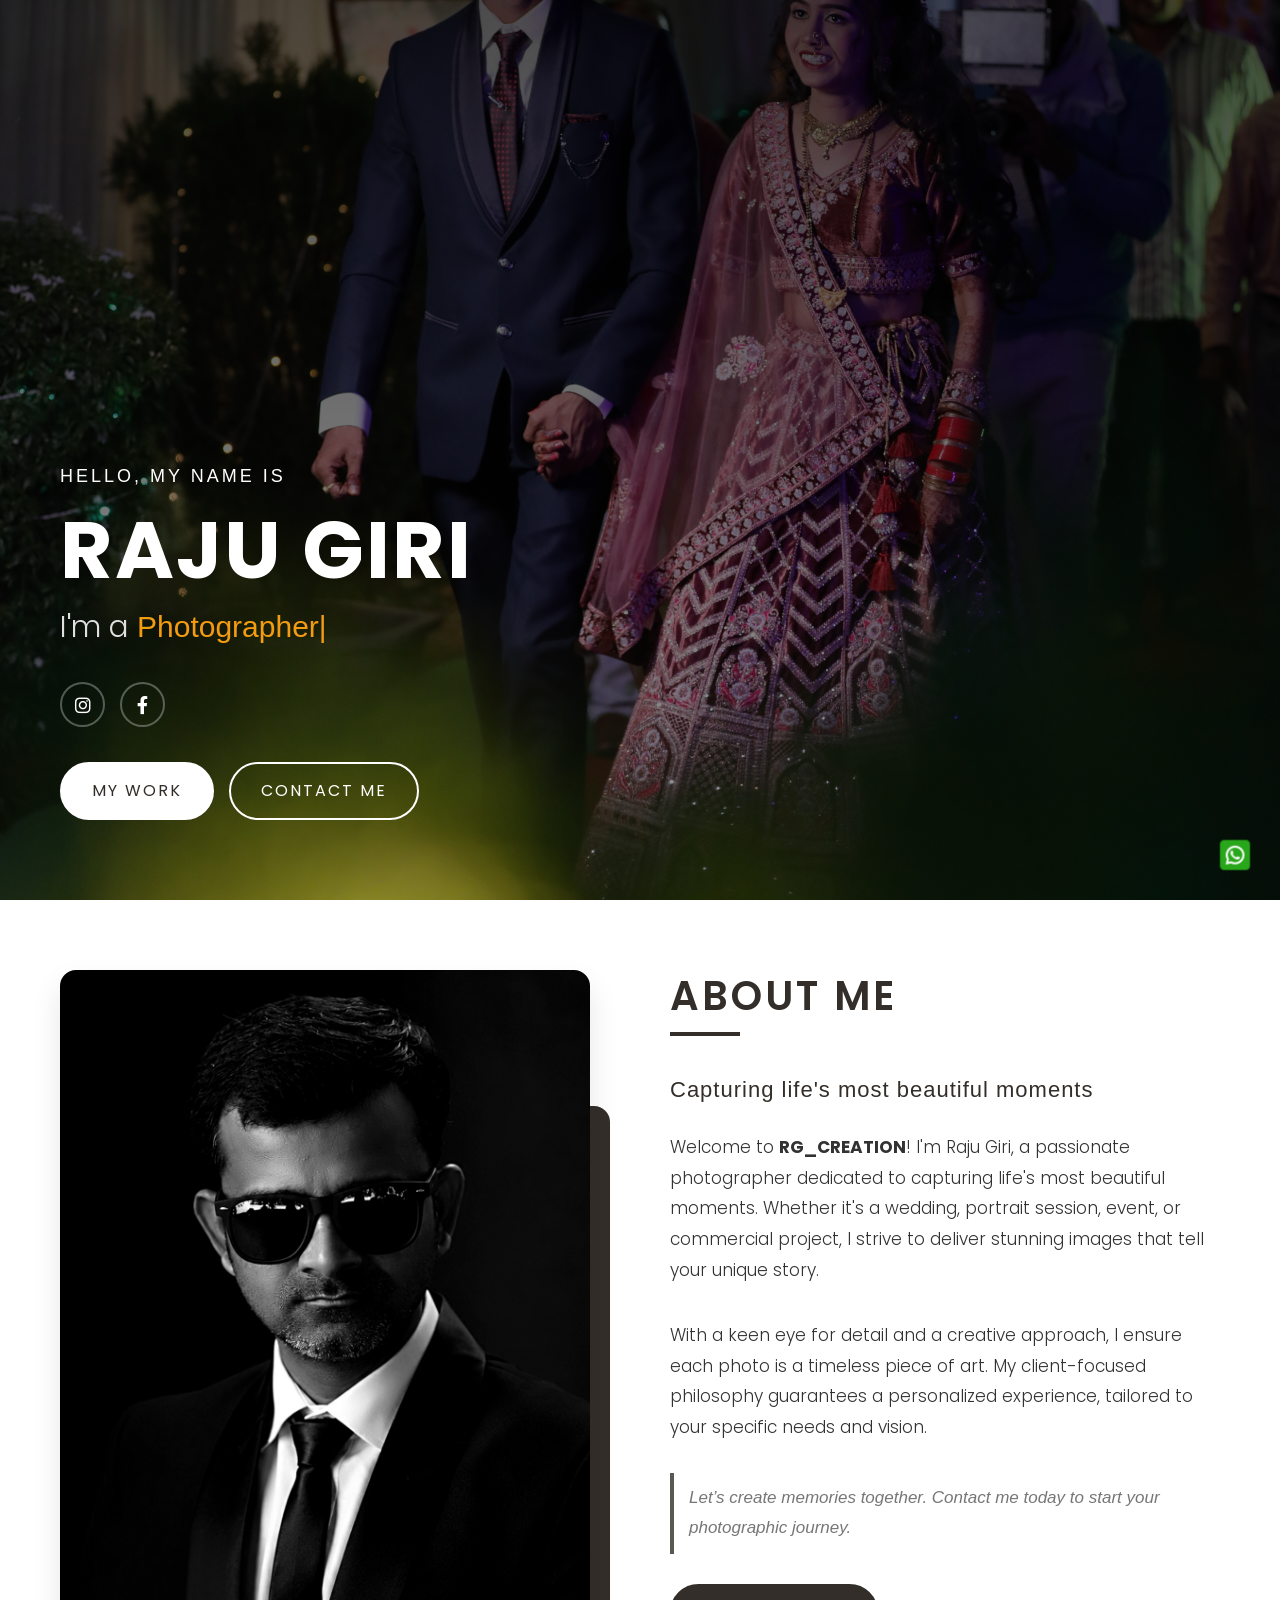
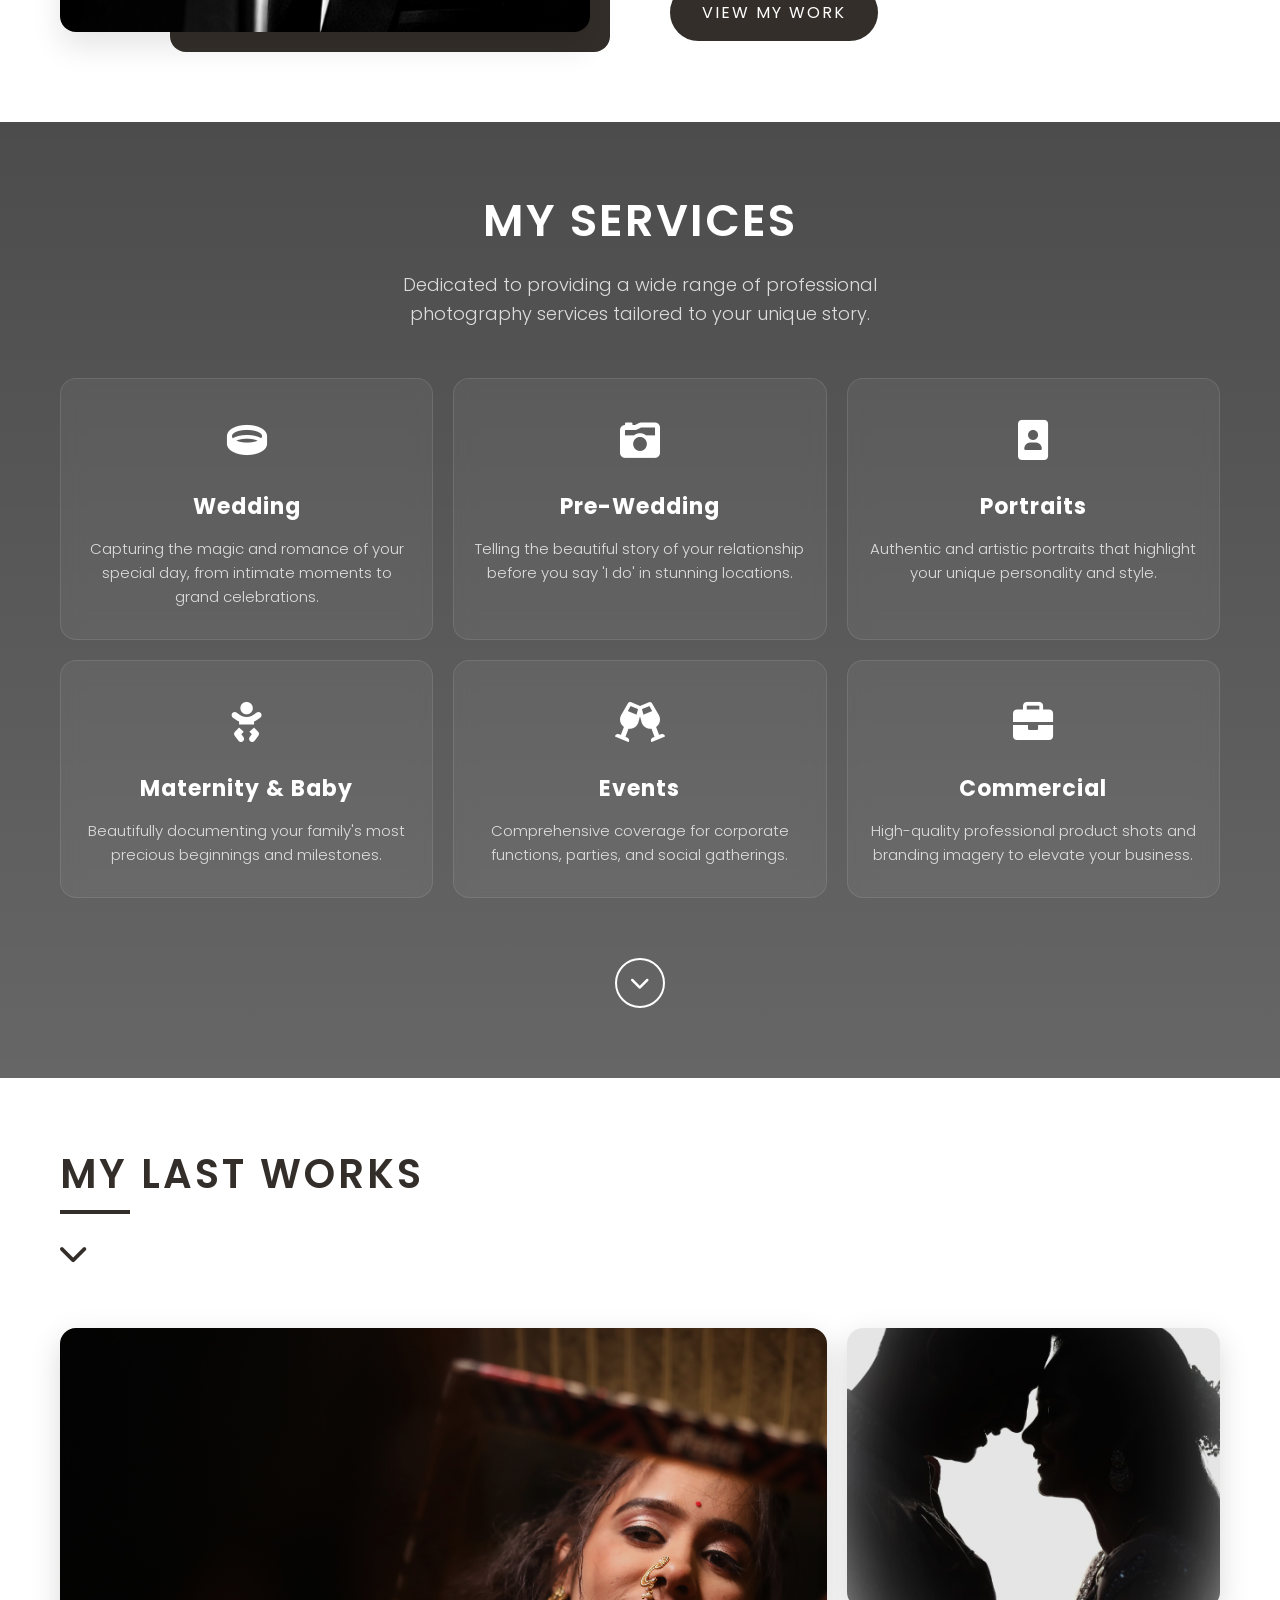
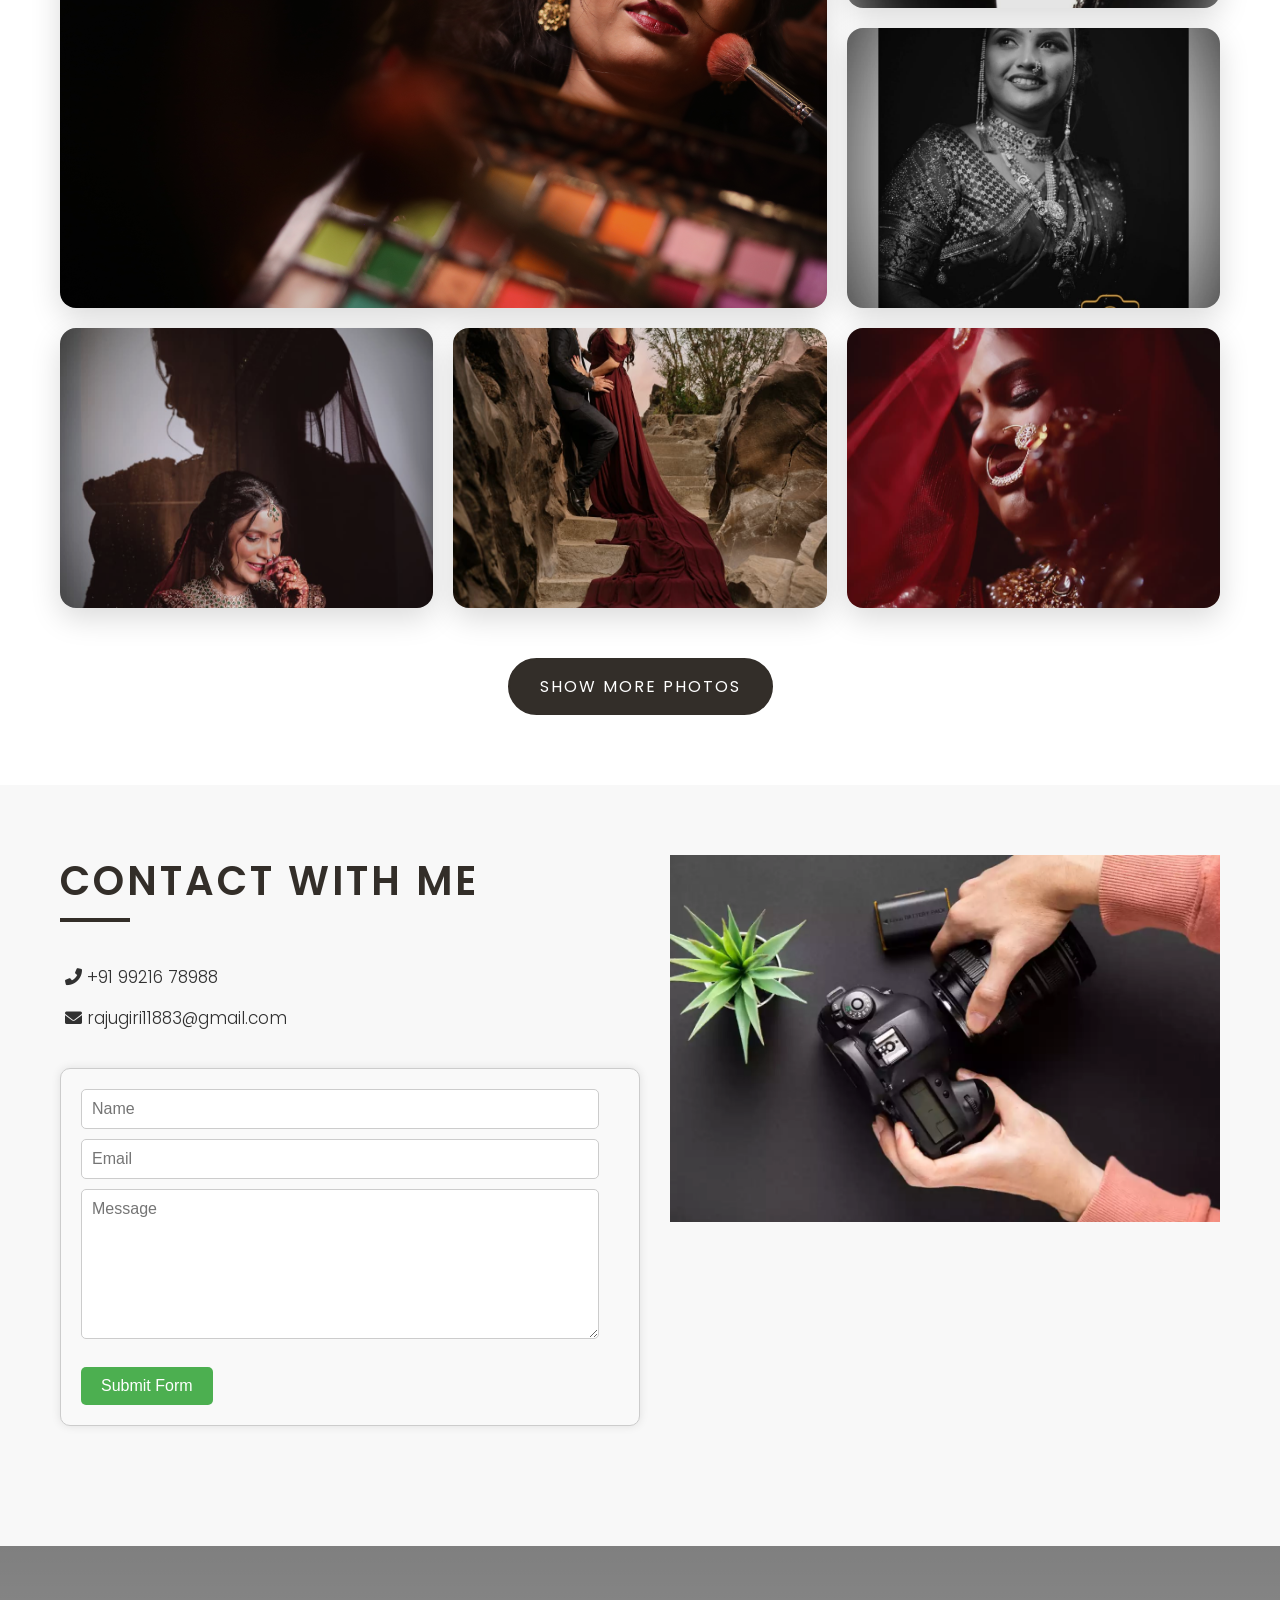
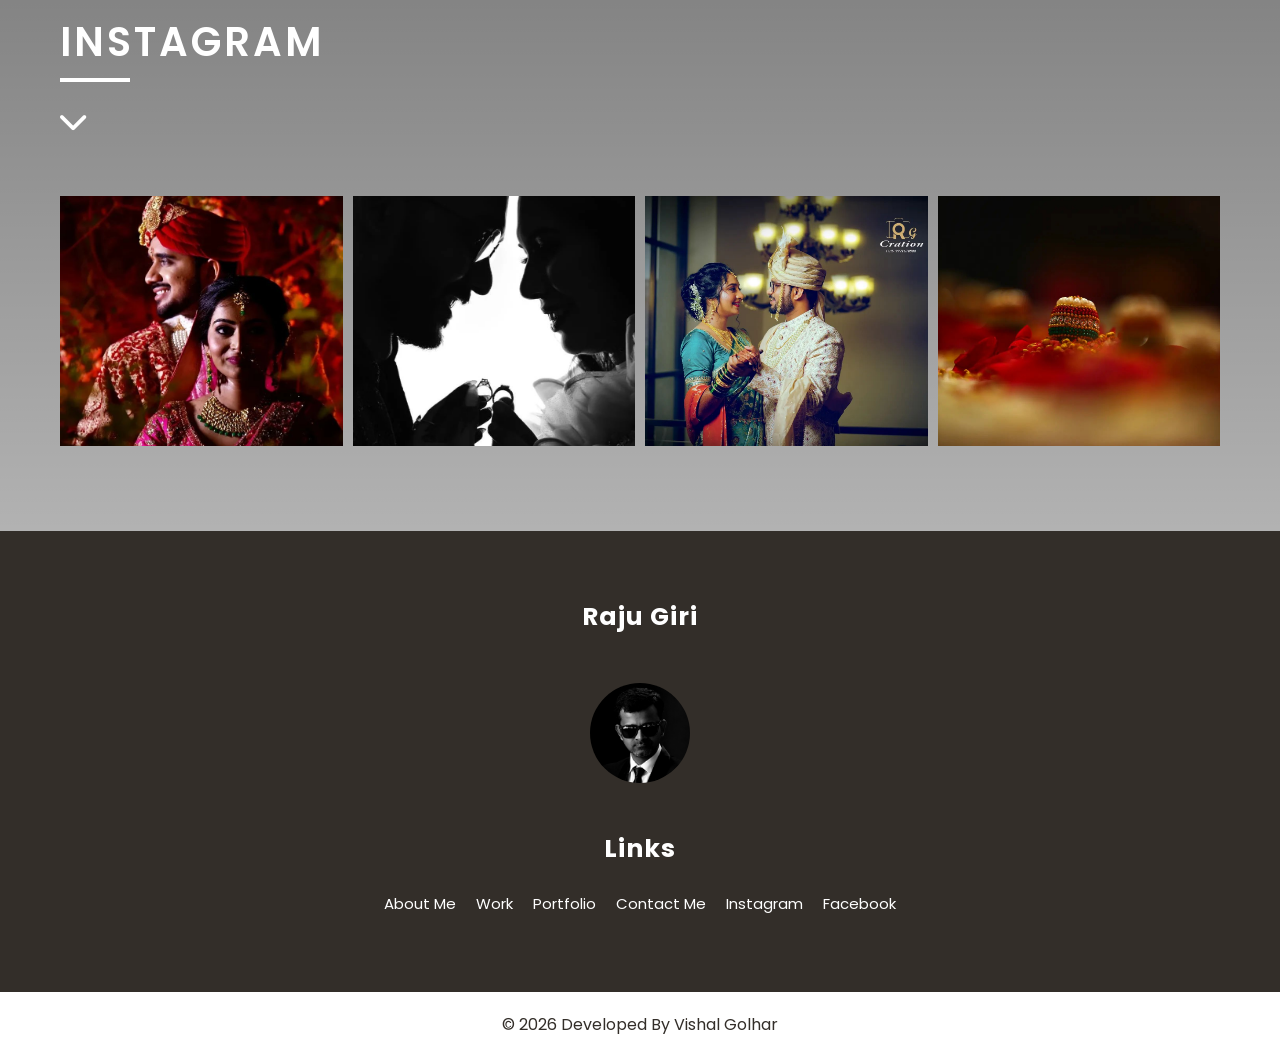
==== commit d5cf43d6: "Added new thigns" ====
--- a/index.html
+++ b/index.html
@@ -68,13 +68,16 @@
                             <h2>About Me</h2>
                         </div>
                         <h4 class="about-subtitle">Capturing life's most beautiful moments</h4>
-                        <p class="lead">Welcome to <strong>RG_CREATION</strong>! I'm Raju Giri, a passionate photographer dedicated to
+                        <p class="lead">Welcome to <strong>RG_CREATION</strong>! I'm Raju Giri, a passionate
+                            photographer dedicated to
                             capturing life's most beautiful moments. Whether it's a wedding, portrait session, event, or
                             commercial project, I strive to deliver stunning images that tell your unique story.</p>
-                        <p class="lead">With a keen eye for detail and a creative approach, I ensure each photo is a timeless piece
+                        <p class="lead">With a keen eye for detail and a creative approach, I ensure each photo is a
+                            timeless piece
                             of art. My client-focused philosophy guarantees a personalized experience, tailored to your
                             specific needs and vision.</p>
-                        <p class="lead highlight-text">Let’s create memories together. Contact me today to start your photographic
+                        <p class="lead highlight-text">Let’s create memories together. Contact me today to start your
+                            photographic
                             journey.</p>
                         <div class="flex" style="justify-content: flex-start; margin-top: 3rem;">
                             <a href="#work" class="btn-primary">View My Work</a>
@@ -91,7 +94,9 @@
                 <div class="work-content">
                     <div class="title" style="margin-bottom: 5rem; text-align: center;">
                         <h2 style="font-size: 4.5rem; text-transform: uppercase; letter-spacing: 2px;">My Services</h2>
-                        <p style="color: #ddd; font-size: 1.8rem; font-weight: 300; max-width: 600px; margin: 0 auto;">Dedicated to providing a wide range of professional photography services tailored to your unique story.</p>
+                        <p style="color: #ddd; font-size: 1.8rem; font-weight: 300; max-width: 600px; margin: 0 auto;">
+                            Dedicated to providing a wide range of professional photography services tailored to your
+                            unique story.</p>
                     </div>
 
                     <div class="services-grid">
@@ -100,14 +105,16 @@
                                 <i class="fas fa-ring"></i>
                             </div>
                             <h3>Wedding</h3>
-                            <p>Capturing the magic and romance of your special day, from intimate moments to grand celebrations.</p>
+                            <p>Capturing the magic and romance of your special day, from intimate moments to grand
+                                celebrations.</p>
                         </div>
                         <div class="service-card">
                             <div class="service-icon">
                                 <i class="fas fa-camera-retro"></i>
                             </div>
                             <h3>Pre-Wedding</h3>
-                            <p>Telling the beautiful story of your relationship before you say 'I do' in stunning locations.</p>
+                            <p>Telling the beautiful story of your relationship before you say 'I do' in stunning
+                                locations.</p>
                         </div>
                         <div class="service-card">
                             <div class="service-icon">
@@ -135,12 +142,14 @@
                                 <i class="fas fa-briefcase"></i>
                             </div>
                             <h3>Commercial</h3>
-                            <p>High-quality professional product shots and branding imagery to elevate your business.</p>
+                            <p>High-quality professional product shots and branding imagery to elevate your business.
+                            </p>
                         </div>
                     </div>
 
                     <div class="flex" style="margin-top: 5rem;">
-                        <a href="#portfolio" class="btn-down btn-down-white" style="border: 2px solid var(--light-color); border-radius: 50%; width: 50px; height: 50px; display: flex; align-items: center; justify-content: center; font-size: 2rem;">
+                        <a href="#portfolio" class="btn-down btn-down-white"
+                            style="border: 2px solid var(--light-color); border-radius: 50%; width: 50px; height: 50px; display: flex; align-items: center; justify-content: center; font-size: 2rem;">
                             <i class="fas fa-chevron-down"></i>
                         </a>
                     </div>
@@ -277,7 +286,7 @@
 
     <!-- Footer -->
     <footer class="py-3 text-center">
-        <p>&copy; 2024 Developed By durga roy and Vishal</p>
+        <p>&copy; 2026 Developed By Vishal Golhar</p>
     </footer>
 </body>
 <!-- Sharayu Meghare -->
